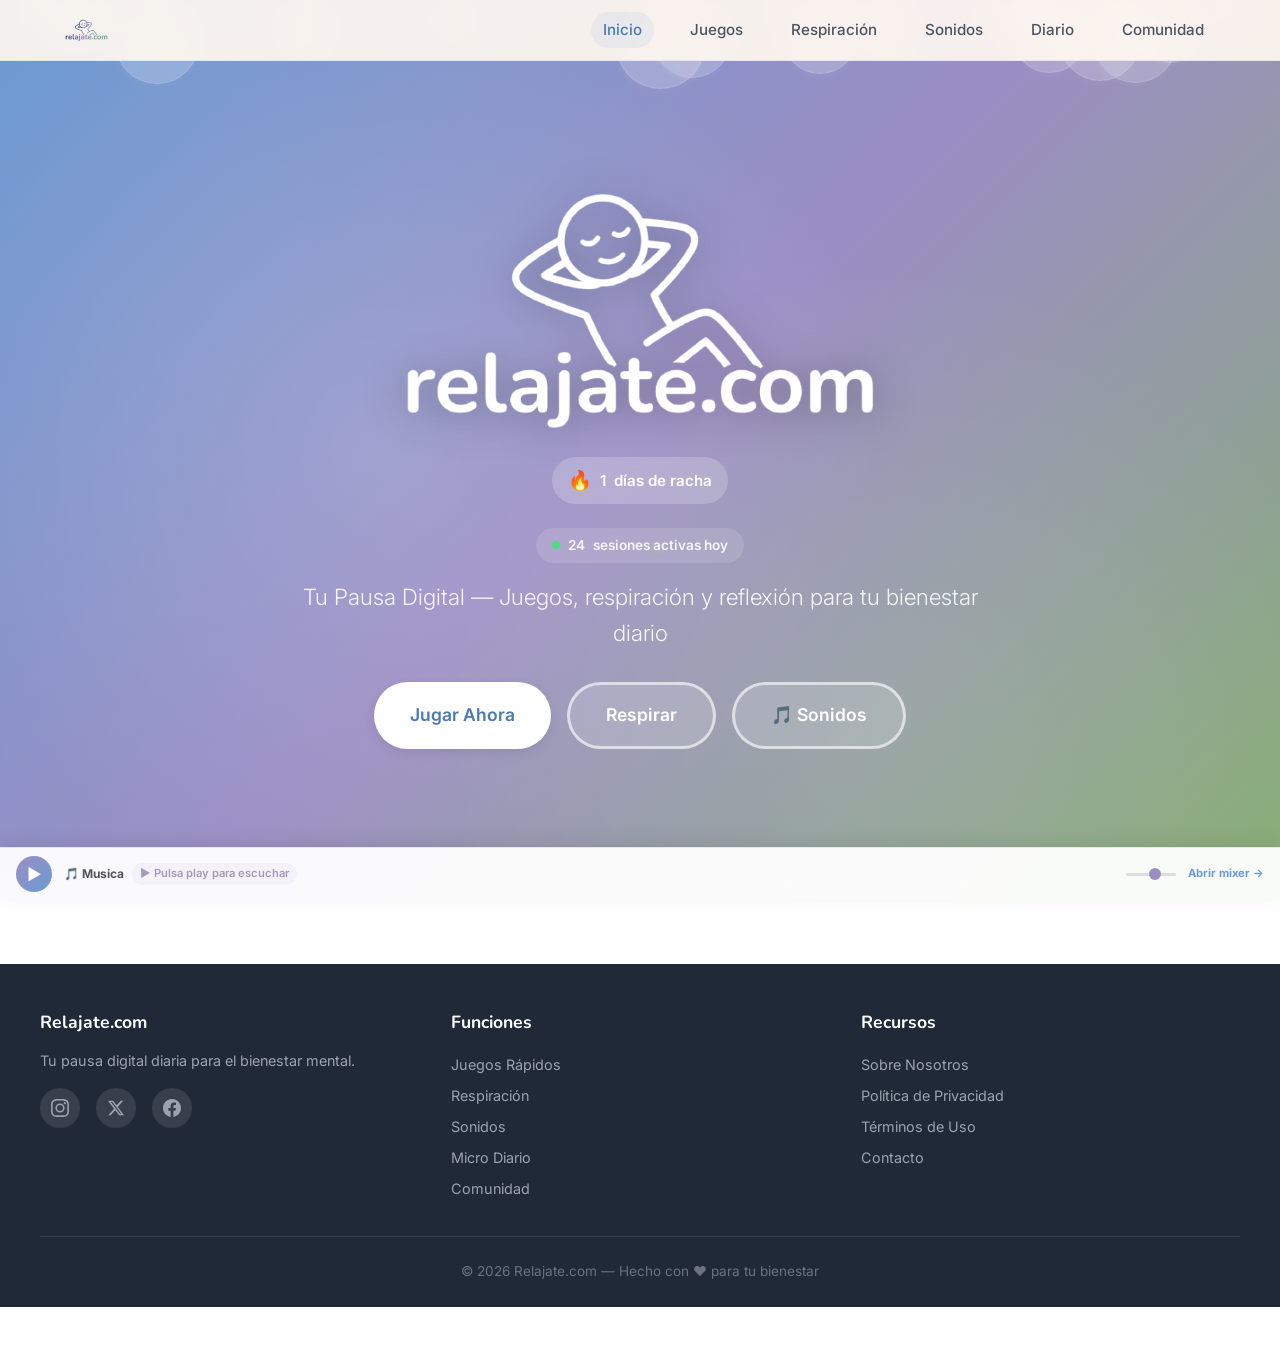
==== index.html @ a8f0dab9 "Shrink navbar logo to 22px, increase hero logo to 250px Co-Authored-By: Claude Opus 4.6 <noreply@ant" ====
<!DOCTYPE html>
<html lang="es">
<head>
  <meta charset="UTF-8">
  <meta name="viewport" content="width=device-width, initial-scale=1.0">
  <title>Relajate.com - Tu Pausa Digital | Juegos, Respiraci&oacute;n y Bienestar</title>
  <meta name="description" content="Relajate.com es tu espacio digital para relajarte con juegos interactivos, ejercicios de respiraci&oacute;n guiados y un micro diario personal. Tu pausa digital diaria.">
  <meta name="keywords" content="relajaci&oacute;n, bienestar, juegos relajantes, ejercicios de respiraci&oacute;n, diario personal, mindfulness, meditaci&oacute;n, salud mental">
  <meta name="author" content="Relajate.com">
  <meta name="theme-color" content="#6B9BD2">
  <meta property="og:title" content="Relajate.com - Tu Pausa Digital">
  <meta property="og:description" content="Juegos relajantes, ejercicios de respiraci&oacute;n y micro diario. Tu momento de calma diario.">
  <meta property="og:type" content="website">
  <meta property="og:url" content="https://relajate.com">
  <link rel="manifest" href="manifest.json">
  <link rel="stylesheet" href="styles.css?v=5">
</head>
<body>
  <!-- Navigation -->
  <nav class="navbar" id="navbar">
    <div class="navbar-inner">
      <a href="index.html" class="navbar-logo"><img src="images/logo.png" alt="Relajate.com" class="navbar-logo-img"></a>
      <button class="navbar-toggle" id="navToggle" aria-label="Men&uacute;">&#9776;</button>
      <div class="navbar-links" id="navLinks">
        <a href="index.html" class="active">Inicio</a>
        <a href="games.html">Juegos</a>
        <a href="breathing.html">Respiraci&oacute;n</a>
        <a href="sonidos.html">Sonidos</a>
        <a href="journal.html">Diario</a>
        <a href="community.html">Comunidad</a>
      </div>
    </div>
  </nav>

  <!-- Hero -->
  <section class="hero" id="inicio">
    <div class="floating-shapes" id="floatingShapes"></div>
    <div class="hero-content" style="display:flex;flex-direction:column;align-items:center;">
      <h1 style="display:inline-block;padding:0;margin:0;"><img src="images/logo.png" alt="Relajate.com" style="height:250px;width:auto;display:block;filter:brightness(0) invert(1) drop-shadow(0 4px 20px rgba(0,0,0,0.3));"></h1>
      <div class="streak-badge" id="streakBadge" style="margin:1.5rem 0;">
        <span class="fire">&#128293;</span>
        <span id="streakCount">0</span> d&iacute;as de racha
      </div>
      <div class="social-proof" style="display:inline-flex;align-items:center;gap:0.5rem;background:rgba(255,255,255,0.12);backdrop-filter:blur(8px);padding:0.4rem 1rem;border-radius:9999px;margin-bottom:1rem;font-size:0.85rem;color:rgba(255,255,255,0.9);font-weight:600;">
        <span style="width:8px;height:8px;background:#4ade80;border-radius:50%;display:inline-block;animation:pulse 2s ease infinite;"></span>
        <span id="liveUsers">0</span> sesiones activas hoy
      </div>
      <p class="subtitle">Tu Pausa Digital &mdash; Juegos, respiraci&oacute;n y reflexi&oacute;n para tu bienestar diario</p>
      <div class="cta-group">
        <a href="games.html" class="btn btn-primary btn-lg">Jugar Ahora</a>
        <a href="breathing.html" class="btn btn-secondary btn-lg">Respirar</a>
        <a href="sonidos.html" class="btn btn-secondary btn-lg">&#127925; Sonidos</a>
      </div>
    </div>
  </section>

  <!-- Footer -->
  <footer class="footer">
    <div class="footer-inner">
      <div>
        <h4>Relajate.com</h4>
        <p style="font-size:0.9rem;color:var(--gray-400);margin-bottom:1rem;">Tu pausa digital diaria para el bienestar mental.</p>
        <div class="social-links">
          <a href="#" aria-label="Instagram"><svg width="18" height="18" viewBox="0 0 24 24" fill="currentColor"><path d="M12 2.163c3.204 0 3.584.012 4.85.07 3.252.148 4.771 1.691 4.919 4.919.058 1.265.069 1.645.069 4.849 0 3.205-.012 3.584-.069 4.849-.149 3.225-1.664 4.771-4.919 4.919-1.266.058-1.644.07-4.85.07-3.204 0-3.584-.012-4.849-.07-3.26-.149-4.771-1.699-4.919-4.92-.058-1.265-.07-1.644-.07-4.849 0-3.204.013-3.583.07-4.849.149-3.227 1.664-4.771 4.919-4.919 1.266-.057 1.645-.069 4.849-.069zM12 0C8.741 0 8.333.014 7.053.072 2.695.272.273 2.69.073 7.052.014 8.333 0 8.741 0 12c0 3.259.014 3.668.072 4.948.2 4.358 2.618 6.78 6.98 6.98C8.333 23.986 8.741 24 12 24c3.259 0 3.668-.014 4.948-.072 4.354-.2 6.782-2.618 6.979-6.98.059-1.28.073-1.689.073-4.948 0-3.259-.014-3.667-.072-4.947-.196-4.354-2.617-6.78-6.979-6.98C15.668.014 15.259 0 12 0zm0 5.838a6.162 6.162 0 100 12.324 6.162 6.162 0 000-12.324zM12 16a4 4 0 110-8 4 4 0 010 8zm6.406-11.845a1.44 1.44 0 100 2.881 1.44 1.44 0 000-2.881z"/></svg></a>
          <a href="#" aria-label="X (Twitter)"><svg width="18" height="18" viewBox="0 0 24 24" fill="currentColor"><path d="M18.244 2.25h3.308l-7.227 8.26 8.502 11.24H16.17l-5.214-6.817L4.99 21.75H1.68l7.73-8.835L1.254 2.25H8.08l4.713 6.231zm-1.161 17.52h1.833L7.084 4.126H5.117z"/></svg></a>
          <a href="#" aria-label="Facebook"><svg width="18" height="18" viewBox="0 0 24 24" fill="currentColor"><path d="M24 12.073c0-6.627-5.373-12-12-12s-12 5.373-12 12c0 5.99 4.388 10.954 10.125 11.854v-8.385H7.078v-3.47h3.047V9.43c0-3.007 1.792-4.669 4.533-4.669 1.312 0 2.686.235 2.686.235v2.953H15.83c-1.491 0-1.956.925-1.956 1.874v2.25h3.328l-.532 3.47h-2.796v8.385C19.612 23.027 24 18.062 24 12.073z"/></svg></a>
        </div>
      </div>
      <div>
        <h4>Funciones</h4>
        <a href="games.html">Juegos R&aacute;pidos</a>
        <a href="breathing.html">Respiraci&oacute;n</a>
        <a href="sonidos.html">Sonidos</a>
        <a href="journal.html">Micro Diario</a>
        <a href="community.html">Comunidad</a>
      </div>
      <div>
        <h4>Recursos</h4>
        <a href="#">Sobre Nosotros</a>
        <a href="#">Pol&iacute;tica de Privacidad</a>
        <a href="#">T&eacute;rminos de Uso</a>
        <a href="#">Contacto</a>
      </div>
    </div>
    <div class="footer-bottom">
      &copy; 2026 Relajate.com &mdash; Hecho con &#10084;&#65039; para tu bienestar
    </div>
  </footer>

  <script>
    // --- Nav toggle ---
    document.getElementById('navToggle').addEventListener('click', () => {
      document.getElementById('navLinks').classList.toggle('open');
    });

    // Close nav on link click (mobile)
    document.querySelectorAll('.navbar-links a').forEach(link => {
      link.addEventListener('click', () => {
        document.getElementById('navLinks').classList.remove('open');
      });
    });

    // --- Floating spheres ---
    (function createShapes() {
      const container = document.getElementById('floatingShapes');
      for (let i = 0; i < 25; i++) {
        const span = document.createElement('span');
        const size = Math.random() * 80 + 15;
        span.style.width = size + 'px';
        span.style.height = size + 'px';
        span.style.left = Math.random() * 100 + '%';
        span.style.animationDuration = (Math.random() * 18 + 8) + 's';
        span.style.animationDelay = (Math.random() * 12) + 's';
        container.appendChild(span);
      }
    })();

    // --- Social proof counter ---
    (function socialProof() {
      const games = parseInt(localStorage.getItem('relajate_games_completed') || '0');
      const breath = parseInt(localStorage.getItem('relajate_breath_sessions') || '0');
      const journal = JSON.parse(localStorage.getItem('relajate_journal_entries') || '[]').length;
      const real = games + breath + journal;
      // Base estimate + real user data + time-of-day variation
      const hour = new Date().getHours();
      const timeBoost = (hour >= 8 && hour <= 22) ? 40 + Math.floor(Math.random() * 30) : 10 + Math.floor(Math.random() * 15);
      const total = Math.max(real + timeBoost, 24);
      document.getElementById('liveUsers').textContent = total.toLocaleString();
    })();

    // --- Streak logic ---
    function updateStreak() {
      const today = new Date().toISOString().split('T')[0];
      let streak = JSON.parse(localStorage.getItem('relajate_streak') || '{"count":0,"lastDate":""}');
      const lastDate = streak.lastDate;

      if (lastDate === today) {
        // Already visited today
      } else {
        const yesterday = new Date();
        yesterday.setDate(yesterday.getDate() - 1);
        const yesterdayStr = yesterday.toISOString().split('T')[0];

        if (lastDate === yesterdayStr) {
          streak.count++;
        } else {
          streak.count = 1;
        }
        streak.lastDate = today;
        localStorage.setItem('relajate_streak', JSON.stringify(streak));
      }

      document.getElementById('streakCount').textContent = streak.count;
      return streak.count;
    }
    updateStreak();

    // --- Register SW ---
    if ('serviceWorker' in navigator) {
      navigator.serviceWorker.register('sw.js').catch(() => {});
    }
  </script>
<script src="mini-player.js"></script>
</body>
</html>
---- styles.css ----
/* ============================================
   Relajate.com - Shared Stylesheet
   Calming, modern design system
   ============================================ */

/* Google Fonts */
@import url('https://fonts.googleapis.com/css2?family=Nunito:wght@400;600;700;800&family=Inter:wght@300;400;500;600&display=swap');

/* ---- CSS Custom Properties ---- */
:root {
  /* Primary palette */
  --blue: #6B9BD2;
  --blue-light: #A3C4E8;
  --blue-dark: #4A7BB5;
  --lavender: #9B8EC4;
  --lavender-light: #C4B8E0;
  --lavender-dark: #7A6DA6;
  --sage: #87AE73;
  --sage-light: #A8C89A;
  --sage-dark: #6A9458;
  --cream: #FFF8F0;
  --cream-dark: #F5EDE0;

  /* Neutrals */
  --white: #FFFFFF;
  --gray-50: #F9FAFB;
  --gray-100: #F3F4F6;
  --gray-200: #E5E7EB;
  --gray-300: #D1D5DB;
  --gray-400: #9CA3AF;
  --gray-500: #6B7280;
  --gray-600: #4B5563;
  --gray-700: #374151;
  --gray-800: #1F2937;
  --gray-900: #111827;

  /* Semantic */
  --bg-primary: var(--cream);
  --bg-secondary: var(--white);
  --bg-card: var(--white);
  --text-primary: var(--gray-800);
  --text-secondary: var(--gray-600);
  --text-muted: var(--gray-400);
  --border-color: var(--gray-200);
  --shadow-sm: 0 1px 2px rgba(0,0,0,0.05);
  --shadow-md: 0 4px 12px rgba(0,0,0,0.08);
  --shadow-lg: 0 10px 30px rgba(0,0,0,0.1);
  --shadow-xl: 0 20px 50px rgba(0,0,0,0.12);

  /* Gradients */
  --gradient-hero: linear-gradient(135deg, #6B9BD2 0%, #9B8EC4 50%, #87AE73 100%);
  --gradient-blue: linear-gradient(135deg, #6B9BD2, #A3C4E8);
  --gradient-lavender: linear-gradient(135deg, #9B8EC4, #C4B8E0);
  --gradient-sage: linear-gradient(135deg, #87AE73, #A8C89A);
  --gradient-warm: linear-gradient(135deg, #FFF8F0, #F5EDE0);

  /* Typography */
  --font-heading: 'Nunito', sans-serif;
  --font-body: 'Inter', sans-serif;

  /* Spacing */
  --space-xs: 0.25rem;
  --space-sm: 0.5rem;
  --space-md: 1rem;
  --space-lg: 1.5rem;
  --space-xl: 2rem;
  --space-2xl: 3rem;
  --space-3xl: 4rem;

  /* Border radius */
  --radius-sm: 8px;
  --radius-md: 12px;
  --radius-lg: 16px;
  --radius-xl: 24px;
  --radius-full: 9999px;

  /* Transitions */
  --transition-fast: 150ms ease;
  --transition-base: 250ms ease;
  --transition-slow: 400ms ease;
  --transition-spring: 500ms cubic-bezier(0.34, 1.56, 0.64, 1);
}

/* ---- Dark Mode ---- */
@media (prefers-color-scheme: dark) {
  :root {
    --bg-primary: #1a1a2e;
    --bg-secondary: #16213e;
    --bg-card: #1e2a4a;
    --text-primary: #E5E7EB;
    --text-secondary: #9CA3AF;
    --text-muted: #6B7280;
    --border-color: #374151;
    --shadow-sm: 0 1px 2px rgba(0,0,0,0.2);
    --shadow-md: 0 4px 12px rgba(0,0,0,0.3);
    --shadow-lg: 0 10px 30px rgba(0,0,0,0.4);
    --shadow-xl: 0 20px 50px rgba(0,0,0,0.5);
    --cream: #1a1a2e;
    --cream-dark: #16213e;
    --white: #1e2a4a;
    --gray-50: #1e2a4a;
    --gray-100: #243355;
  }

  body {
    background: linear-gradient(135deg, #1a1a2e 0%, #16213e 50%, #0f3460 100%);
  }
}

/* ---- Reset & Base ---- */
*, *::before, *::after {
  margin: 0;
  padding: 0;
  box-sizing: border-box;
}

html {
  scroll-behavior: smooth;
  font-size: 16px;
}

body {
  font-family: var(--font-body);
  background: linear-gradient(135deg, #6B9BD2 0%, #9B8EC4 50%, #87AE73 100%);
  background-attachment: fixed;
  color: var(--text-primary);
  line-height: 1.6;
  -webkit-font-smoothing: antialiased;
  -moz-osx-font-smoothing: grayscale;
  overflow-x: hidden;
  min-height: 100vh;
}

/* Global floating bubbles */
#globalBubbles {
  position: fixed;
  top: 0; left: 0; right: 0; bottom: 0;
  pointer-events: none;
  overflow: hidden;
  z-index: 0;
}

#globalBubbles span {
  position: absolute;
  display: block;
  border-radius: 50%;
  background: rgba(255,255,255,0.4);
  border: 1.5px solid rgba(255,255,255,0.3);
  box-shadow: 0 0 10px rgba(255,255,255,0.15);
  backdrop-filter: blur(2px);
  opacity: 0.5;
  animation: floatUp linear infinite;
}

/* All content above bubbles */
.navbar, .hero, .section, .page-header, .game-tabs, .game-container,
.exercise-selector, .exercise-panel, .mixer-container, .presets-section,
.master-controls, .active-count, .visualizer, .footer, .music-player,
.journal-page, .community-page, .community-hero,
#confettiContainer, .toast, #miniPlayerBar {
  position: relative;
  z-index: 1;
}

h1, h2, h3, h4, h5, h6 {
  font-family: var(--font-heading);
  font-weight: 700;
  line-height: 1.2;
}

a {
  color: var(--blue-dark);
  text-decoration: none;
  transition: color var(--transition-fast);
}
a:hover { color: var(--lavender-dark); }

img { max-width: 100%; height: auto; display: block; }
ul { list-style: none; }
button { cursor: pointer; font-family: var(--font-body); }
input, textarea, select { font-family: var(--font-body); }

/* ---- Navigation ---- */
.navbar {
  position: fixed;
  top: 0;
  left: 0;
  right: 0;
  z-index: 1000;
  background: rgba(255, 248, 240, 0.92);
  backdrop-filter: blur(12px);
  -webkit-backdrop-filter: blur(12px);
  border-bottom: 1px solid var(--border-color);
  transition: all var(--transition-base);
}

@media (prefers-color-scheme: dark) {
  .navbar {
    background: rgba(26, 26, 46, 0.92);
  }
}

.navbar-inner {
  max-width: 1200px;
  margin: 0 auto;
  padding: 0.75rem 1.5rem;
  display: flex;
  align-items: center;
  justify-content: space-between;
}

.navbar-logo {
  display: flex;
  align-items: center;
  text-decoration: none;
}

.navbar-logo-img {
  height: 22px;
  width: auto;
  transition: var(--transition-fast);
}

.navbar-logo-img:hover {
  transform: scale(1.05);
}

.navbar-links {
  display: flex;
  gap: 1.5rem;
  align-items: center;
}

.navbar-links a {
  color: var(--text-secondary);
  font-weight: 500;
  font-size: 0.95rem;
  padding: 0.35rem 0.75rem;
  border-radius: var(--radius-full);
  transition: all var(--transition-fast);
}

.navbar-links a:hover,
.navbar-links a.active {
  color: var(--blue-dark);
  background: rgba(107, 155, 210, 0.1);
}

.navbar-toggle {
  display: none;
  background: none;
  border: none;
  font-size: 1.5rem;
  color: var(--text-primary);
  padding: 0.25rem;
}

@media (max-width: 768px) {
  .navbar-toggle { display: block; }
  .navbar-links {
    display: none;
    position: absolute;
    top: 100%;
    left: 0;
    right: 0;
    background: var(--bg-secondary);
    flex-direction: column;
    padding: 1rem;
    border-bottom: 1px solid var(--border-color);
    box-shadow: var(--shadow-md);
  }
  .navbar-links.open { display: flex; }
}

/* ---- Hero Section ---- */
.hero {
  min-height: 100vh;
  display: flex;
  align-items: center;
  justify-content: center;
  text-align: center;
  background: var(--gradient-hero);
  padding: 6rem 1.5rem 4rem;
  position: relative;
  overflow: hidden;
}

.hero::before {
  content: '';
  position: absolute;
  top: 0; left: 0; right: 0; bottom: 0;
  background: radial-gradient(circle at 30% 50%, rgba(255,255,255,0.15) 0%, transparent 50%),
              radial-gradient(circle at 70% 80%, rgba(255,255,255,0.1) 0%, transparent 40%);
}

.hero-content {
  position: relative;
  z-index: 1;
  max-width: 700px;
}

.hero h1 {
  font-size: clamp(2.5rem, 6vw, 4rem);
  color: var(--white);
  margin-bottom: 0.5rem;
  animation: fadeInUp 0.8s ease 0s both;
}

.hero .streak-badge {
  animation: fadeInUp 0.7s ease 0.15s both;
}

.hero .social-proof {
  animation: fadeInUp 0.7s ease 0.25s both;
}

.hero .subtitle {
  font-size: clamp(1.1rem, 2.5vw, 1.4rem);
  color: rgba(255,255,255,0.9);
  margin-bottom: 2rem;
  font-weight: 300;
  animation: fadeInUp 0.7s ease 0.35s both;
}

.hero .cta-group {
  display: flex;
  gap: 1rem;
  justify-content: center;
  flex-wrap: wrap;
  animation: fadeInUp 0.7s ease 0.5s both;
}

/* Floating spheres */
.floating-shapes {
  position: absolute;
  top: 0; left: 0; right: 0; bottom: 0;
  pointer-events: none;
  overflow: hidden;
}

.floating-shapes span {
  position: absolute;
  display: block;
  border-radius: 50%;
  background: rgba(255,255,255,0.4);
  border: 1.5px solid rgba(255,255,255,0.3);
  box-shadow: 0 0 10px rgba(255,255,255,0.15);
  backdrop-filter: blur(2px);
  opacity: 0.5;
  animation: floatUp linear infinite;
}

@keyframes floatUp {
  0% { transform: translateY(100vh) rotate(0deg); opacity: 0; }
  10% { opacity: 0.5; }
  90% { opacity: 0.45; }
  100% { transform: translateY(-10vh) rotate(720deg); opacity: 0; }
}

/* ---- Sections ---- */
.section {
  padding: 5rem 1.5rem;
  max-width: 1200px;
  margin: 0 auto;
}

.section-title {
  text-align: center;
  font-size: clamp(1.8rem, 4vw, 2.5rem);
  margin-bottom: 0.75rem;
  color: var(--text-primary);
}

.section-subtitle {
  text-align: center;
  color: var(--text-secondary);
  font-size: 1.1rem;
  max-width: 600px;
  margin: 0 auto 3rem;
}

/* ---- Cards ---- */
.card-grid {
  display: grid;
  grid-template-columns: repeat(auto-fit, minmax(300px, 1fr));
  gap: 1.5rem;
}

.card {
  background: var(--bg-card);
  border-radius: var(--radius-lg);
  padding: 2rem;
  border: 1px solid var(--border-color);
  box-shadow: var(--shadow-sm);
  transition: all var(--transition-base);
  position: relative;
  overflow: hidden;
}

.card:hover {
  transform: translateY(-4px);
  box-shadow: var(--shadow-lg);
}

.card-icon {
  width: 60px;
  height: 60px;
  border-radius: var(--radius-md);
  display: flex;
  align-items: center;
  justify-content: center;
  font-size: 1.8rem;
  margin-bottom: 1.25rem;
}

.card-icon.blue { background: rgba(107,155,210,0.15); }
.card-icon.lavender { background: rgba(155,142,196,0.15); }
.card-icon.sage { background: rgba(135,174,115,0.15); }

.card h3 {
  font-size: 1.3rem;
  margin-bottom: 0.5rem;
}

.card p {
  color: var(--text-secondary);
  font-size: 0.95rem;
  margin-bottom: 1.25rem;
}

.card-link {
  display: inline-flex;
  align-items: center;
  gap: 0.5rem;
  color: var(--blue-dark);
  font-weight: 600;
  font-size: 0.95rem;
  transition: gap var(--transition-fast);
}

.card-link:hover { gap: 0.75rem; }

/* ---- Buttons ---- */
.btn {
  display: inline-flex;
  align-items: center;
  justify-content: center;
  gap: 0.5rem;
  padding: 0.75rem 1.75rem;
  border-radius: var(--radius-full);
  font-weight: 600;
  font-size: 1rem;
  border: none;
  transition: all var(--transition-base);
  text-decoration: none;
}

.btn-primary {
  background: var(--white);
  color: var(--blue-dark);
  box-shadow: var(--shadow-md);
}
.btn-primary:hover {
  transform: translateY(-2px);
  box-shadow: var(--shadow-lg);
  color: var(--blue-dark);
}

.btn-secondary {
  background: rgba(255,255,255,0.15);
  color: var(--white);
  border: 3px solid rgba(255,255,255,0.6);
  backdrop-filter: blur(8px);
}
.btn-secondary:hover {
  background: rgba(255,255,255,0.35);
  border-color: rgba(255,255,255,0.9);
  color: var(--white);
  transform: translateY(-2px);
  box-shadow: 0 6px 20px rgba(255,255,255,0.2);
}

.btn-solid {
  background: var(--blue);
  color: white;
}
.btn-solid:hover {
  background: var(--blue-dark);
  color: white;
  transform: translateY(-2px);
  box-shadow: var(--shadow-md);
}

.btn-outline {
  background: transparent;
  color: var(--blue-dark);
  border: 2px solid var(--blue);
}
.btn-outline:hover {
  background: var(--blue);
  color: white;
}

.btn-sm {
  padding: 0.5rem 1.25rem;
  font-size: 0.875rem;
}

.btn-lg {
  padding: 1rem 2.25rem;
  font-size: 1.1rem;
}

/* ---- Streak Counter ---- */
.streak-badge {
  display: inline-flex;
  align-items: center;
  gap: 0.5rem;
  background: rgba(255,255,255,0.2);
  padding: 0.5rem 1rem;
  border-radius: var(--radius-full);
  color: white;
  font-weight: 600;
  font-size: 0.95rem;
  backdrop-filter: blur(8px);
}

.streak-badge .fire { font-size: 1.2rem; }

/* ---- Page Header (inner pages) ---- */
.page-header {
  background: var(--gradient-hero);
  padding: 7rem 1.5rem 3rem;
  text-align: center;
  position: relative;
  overflow: hidden;
}

.page-header h1 {
  color: white;
  font-size: clamp(2rem, 5vw, 3rem);
  margin-bottom: 0.5rem;
}

.page-header p {
  color: rgba(255,255,255,0.85);
  font-size: 1.1rem;
  max-width: 600px;
  margin: 0 auto;
}

/* ---- Footer ---- */
.footer {
  background: var(--gray-800);
  color: var(--gray-300);
  padding: 3rem 1.5rem 1.5rem;
  margin-top: 4rem;
}

@media (prefers-color-scheme: dark) {
  .footer { background: #0d1117; }
}

.footer-inner {
  max-width: 1200px;
  margin: 0 auto;
  display: grid;
  grid-template-columns: repeat(auto-fit, minmax(200px, 1fr));
  gap: 2rem;
}

.footer h4 {
  color: var(--white);
  margin-bottom: 1rem;
  font-size: 1.1rem;
}

.footer a {
  color: var(--gray-400);
  display: block;
  padding: 0.25rem 0;
  font-size: 0.9rem;
}
.footer a:hover { color: var(--blue-light); }

.footer-bottom {
  max-width: 1200px;
  margin: 2rem auto 0;
  padding-top: 1.5rem;
  border-top: 1px solid var(--gray-700);
  text-align: center;
  font-size: 0.85rem;
  color: var(--gray-500);
}

.social-links {
  display: flex;
  gap: 1rem;
}

.social-links a {
  width: 40px;
  height: 40px;
  border-radius: 50%;
  background: rgba(255,255,255,0.1);
  display: flex;
  align-items: center;
  justify-content: center;
  font-size: 1.1rem;
  transition: all var(--transition-fast);
}
.social-links a:hover {
  background: var(--blue);
  transform: translateY(-2px);
}

/* ---- Animations ---- */
@keyframes fadeInUp {
  from { opacity: 0; transform: translateY(20px); }
  to { opacity: 1; transform: translateY(0); }
}

@keyframes pulse {
  0%, 100% { opacity: 1; transform: scale(1); }
  50% { opacity: 0.5; transform: scale(1.3); }
}

@keyframes fadeIn {
  from { opacity: 0; }
  to { opacity: 1; }
}

@keyframes slideInLeft {
  from { opacity: 0; transform: translateX(-30px); }
  to { opacity: 1; transform: translateX(0); }
}

@keyframes pulse {
  0%, 100% { transform: scale(1); }
  50% { transform: scale(1.05); }
}

@keyframes breathe {
  0%, 100% { transform: scale(1); opacity: 0.8; }
  50% { transform: scale(1.15); opacity: 1; }
}

@keyframes spin {
  to { transform: rotate(360deg); }
}

.animate-on-scroll {
  opacity: 0;
  transform: translateY(20px);
  transition: all 0.6s ease;
}

.animate-on-scroll.visible {
  opacity: 1;
  transform: translateY(0);
}

/* ---- Utility ---- */
.container {
  max-width: 1200px;
  margin: 0 auto;
  padding: 0 1.5rem;
}

.text-center { text-align: center; }
.mt-1 { margin-top: 0.5rem; }
.mt-2 { margin-top: 1rem; }
.mt-3 { margin-top: 1.5rem; }
.mt-4 { margin-top: 2rem; }
.mb-2 { margin-bottom: 1rem; }
.mb-3 { margin-bottom: 1.5rem; }

/* ---- Game-specific styles ---- */
.game-container {
  max-width: 600px;
  margin: 2rem auto;
  padding: 0 1rem;
}

.game-board {
  background: var(--bg-card);
  border-radius: var(--radius-lg);
  padding: 1.5rem;
  border: 1px solid var(--border-color);
  box-shadow: var(--shadow-md);
}

.game-header {
  display: flex;
  justify-content: space-between;
  align-items: center;
  margin-bottom: 1.5rem;
}

.game-score {
  font-size: 1.1rem;
  font-weight: 600;
  color: var(--blue-dark);
}

.game-tabs {
  display: flex;
  gap: 0.5rem;
  justify-content: center;
  flex-wrap: wrap;
  margin: 2rem auto;
  max-width: 600px;
  padding: 0 1rem;
}

.game-tab {
  padding: 0.75rem 1.5rem;
  border-radius: var(--radius-full);
  border: 2px solid var(--border-color);
  background: var(--bg-card);
  font-weight: 600;
  color: var(--text-secondary);
  transition: all var(--transition-fast);
}

.game-tab:hover {
  border-color: var(--blue);
  color: var(--blue-dark);
  background: rgba(107,155,210,0.08);
}
.game-tab.active {
  background: var(--blue);
  color: white;
  border-color: var(--blue-dark);
  box-shadow: 0 4px 12px rgba(107,155,210,0.4);
}

/* ---- Breathing-specific ---- */
.breathing-container {
  display: flex;
  flex-direction: column;
  align-items: center;
  justify-content: center;
  min-height: 400px;
  padding: 2rem;
}

.breath-circle {
  width: 200px;
  height: 200px;
  border-radius: 50%;
  display: flex;
  align-items: center;
  justify-content: center;
  font-size: 1.2rem;
  font-weight: 600;
  color: white;
  transition: all 0.3s ease;
  position: relative;
}

.breath-circle::before {
  content: '';
  position: absolute;
  inset: -10px;
  border-radius: 50%;
  border: 2px solid rgba(255,255,255,0.3);
}

/* ---- Journal-specific ---- */
.journal-entry {
  background: var(--bg-card);
  border-radius: var(--radius-md);
  padding: 1.25rem;
  border: 1px solid var(--border-color);
  margin-bottom: 1rem;
  transition: all var(--transition-fast);
}

.journal-entry:hover {
  box-shadow: var(--shadow-md);
}

.journal-entry .date {
  font-size: 0.8rem;
  color: var(--text-muted);
  margin-bottom: 0.35rem;
}

.journal-entry .mood {
  font-size: 1.5rem;
  margin-bottom: 0.5rem;
}

.journal-entry .text {
  color: var(--text-secondary);
  font-size: 0.95rem;
}

.mood-selector {
  display: flex;
  gap: 0.75rem;
  justify-content: center;
  margin: 1rem 0;
}

.mood-btn {
  font-size: 2rem;
  background: none;
  border: 3px solid transparent;
  border-radius: 50%;
  width: 56px;
  height: 56px;
  display: flex;
  align-items: center;
  justify-content: center;
  transition: all var(--transition-fast);
  cursor: pointer;
}

.mood-btn:hover {
  transform: scale(1.15);
  border-color: var(--blue-light);
}

.mood-btn.selected {
  border-color: var(--blue);
  background: rgba(107,155,210,0.1);
  transform: scale(1.1);
}

/* Calendar */
.calendar-grid {
  display: grid;
  grid-template-columns: repeat(7, 1fr);
  gap: 4px;
  margin-top: 1rem;
}

.calendar-day {
  aspect-ratio: 1;
  display: flex;
  align-items: center;
  justify-content: center;
  border-radius: var(--radius-sm);
  font-size: 0.85rem;
  font-weight: 500;
  cursor: pointer;
  transition: all var(--transition-fast);
  background: var(--gray-50);
  color: var(--text-secondary);
}

.calendar-day.has-entry {
  background: var(--blue);
  color: white;
}

.calendar-day.today {
  border: 2px solid var(--lavender);
}

.calendar-day.empty {
  background: transparent;
  cursor: default;
}

.calendar-header-row {
  display: grid;
  grid-template-columns: repeat(7, 1fr);
  gap: 4px;
  margin-bottom: 4px;
}

.calendar-header-row span {
  text-align: center;
  font-size: 0.75rem;
  font-weight: 600;
  color: var(--text-muted);
  text-transform: uppercase;
}

/* ---- Confetti ---- */
.confetti-container {
  position: fixed;
  top: 0;
  left: 0;
  width: 100%;
  height: 100%;
  pointer-events: none;
  z-index: 9999;
  overflow: hidden;
}

.confetti-piece {
  position: absolute;
  width: 10px;
  height: 10px;
  top: -10px;
  animation: confettiFall linear forwards;
}

@keyframes confettiFall {
  0% { transform: translateY(0) rotate(0deg); opacity: 1; }
  100% { transform: translateY(100vh) rotate(720deg); opacity: 0; }
}

/* ---- Modal/Overlay ---- */
.modal-overlay {
  position: fixed;
  inset: 0;
  background: rgba(0,0,0,0.5);
  display: flex;
  align-items: center;
  justify-content: center;
  z-index: 2000;
  animation: fadeIn 0.2s ease;
  padding: 1rem;
}

.modal {
  background: var(--bg-card);
  border-radius: var(--radius-lg);
  padding: 2rem;
  max-width: 480px;
  width: 100%;
  box-shadow: var(--shadow-xl);
  animation: fadeInUp 0.3s ease;
}

.modal h3 {
  margin-bottom: 1rem;
}

/* ---- Toast Notification ---- */
.toast {
  position: fixed;
  bottom: 2rem;
  left: 50%;
  transform: translateX(-50%) translateY(100px);
  background: var(--gray-800);
  color: white;
  padding: 0.75rem 1.5rem;
  border-radius: var(--radius-full);
  font-weight: 500;
  box-shadow: var(--shadow-lg);
  z-index: 3000;
  transition: transform var(--transition-base);
  white-space: nowrap;
}

.toast.show {
  transform: translateX(-50%) translateY(0);
}

/* ---- Responsive ---- */
@media (max-width: 640px) {
  .section { padding: 3rem 1rem; }
  .card-grid { grid-template-columns: 1fr; }
  .footer-inner { grid-template-columns: 1fr 1fr; }
}

@media (min-width: 641px) and (max-width: 1024px) {
  .card-grid { grid-template-columns: repeat(2, 1fr); }
}

/* ---- Tabs (general) ---- */
.tabs {
  display: flex;
  gap: 0.5rem;
  flex-wrap: wrap;
  margin-bottom: 2rem;
}

.tab-btn {
  padding: 0.6rem 1.25rem;
  border-radius: var(--radius-full);
  border: 2px solid var(--border-color);
  background: var(--bg-card);
  font-weight: 600;
  font-size: 0.9rem;
  color: var(--text-secondary);
  transition: all var(--transition-fast);
}

.tab-btn:hover, .tab-btn.active {
  border-color: var(--blue);
  color: var(--blue-dark);
  background: rgba(107,155,210,0.08);
}

.tab-content { display: none; }
.tab-content.active { display: block; animation: fadeIn 0.3s ease; }

/* ---- Textarea ---- */
textarea.journal-input {
  width: 100%;
  min-height: 100px;
  padding: 1rem;
  border: 2px solid var(--border-color);
  border-radius: var(--radius-md);
  font-size: 1rem;
  font-family: var(--font-body);
  resize: vertical;
  transition: border-color var(--transition-fast);
  background: var(--bg-primary);
  color: var(--text-primary);
}

textarea.journal-input:focus {
  outline: none;
  border-color: var(--blue);
}

/* Input field */
.input-field {
  width: 100%;
  padding: 0.75rem 1rem;
  border: 2px solid var(--border-color);
  border-radius: var(--radius-md);
  font-size: 1rem;
  transition: border-color var(--transition-fast);
  background: var(--bg-primary);
  color: var(--text-primary);
}

.input-field:focus {
  outline: none;
  border-color: var(--blue);
}

/* Char counter */
.char-counter {
  text-align: right;
  font-size: 0.8rem;
  color: var(--text-muted);
  margin-top: 0.25rem;
}

.char-counter.warning { color: #e67e22; }
.char-counter.danger { color: #e74c3c; }

/* ---- Community Page ---- */
.leaderboard-item {
  display: flex;
  align-items: center;
  gap: 1rem;
  padding: 1rem;
  border-bottom: 1px solid var(--border-color);
}

.leaderboard-item:last-child { border-bottom: none; }

.leaderboard-rank {
  width: 36px;
  height: 36px;
  border-radius: 50%;
  background: var(--gray-100);
  display: flex;
  align-items: center;
  justify-content: center;
  font-weight: 700;
  font-size: 0.9rem;
  flex-shrink: 0;
}

.leaderboard-rank.gold { background: #ffd700; color: #7c6200; }
.leaderboard-rank.silver { background: #c0c0c0; color: #555; }
.leaderboard-rank.bronze { background: #cd7f32; color: #fff; }

.challenge-card {
  background: var(--bg-card);
  border-radius: var(--radius-md);
  padding: 1.5rem;
  border: 1px solid var(--border-color);
  margin-bottom: 1rem;
  display: flex;
  align-items: center;
  gap: 1rem;
}

.challenge-icon {
  font-size: 2rem;
  flex-shrink: 0;
}

/* ---- Share Button Result ---- */
.share-result {
  background: var(--bg-card);
  border-radius: var(--radius-md);
  padding: 1rem;
  border: 1px solid var(--border-color);
  font-family: monospace;
  font-size: 0.85rem;
  white-space: pre-wrap;
  margin-top: 1rem;
}
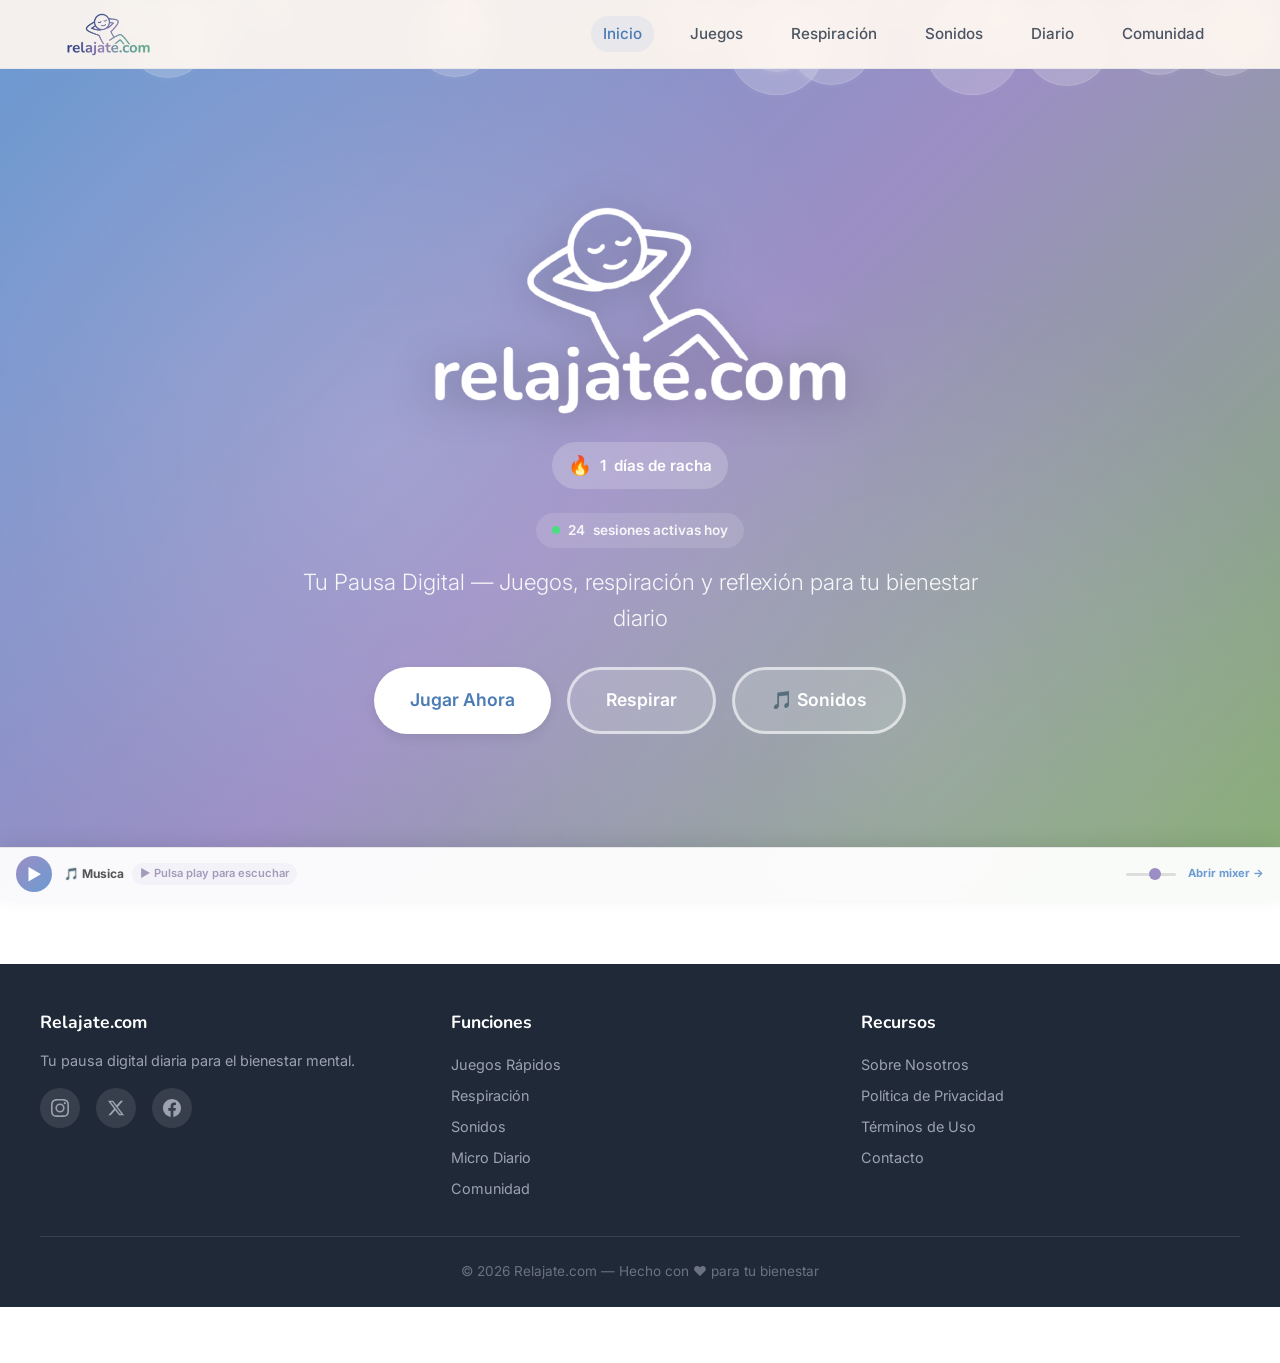
==== commit 9c6e02f9: "Adjust navbar logo to 44px and hero logo to 220px Co-Authored-By: Claude Opus 4.6 <noreply@anthropic" ====
--- a/index.html
+++ b/index.html
@@ -36,7 +36,7 @@
   <section class="hero" id="inicio">
     <div class="floating-shapes" id="floatingShapes"></div>
     <div class="hero-content" style="display:flex;flex-direction:column;align-items:center;">
-      <h1 style="display:inline-block;padding:0;margin:0;"><img src="images/logo.png" alt="Relajate.com" style="height:250px;width:auto;display:block;filter:brightness(0) invert(1) drop-shadow(0 4px 20px rgba(0,0,0,0.3));"></h1>
+      <h1 style="display:inline-block;padding:0;margin:0;"><img src="images/logo.png" alt="Relajate.com" style="height:220px;width:auto;display:block;filter:brightness(0) invert(1) drop-shadow(0 4px 20px rgba(0,0,0,0.3));"></h1>
       <div class="streak-badge" id="streakBadge" style="margin:1.5rem 0;">
         <span class="fire">&#128293;</span>
         <span id="streakCount">0</span> d&iacute;as de racha
--- a/styles.css
+++ b/styles.css
@@ -216,7 +216,7 @@
 }
 
 .navbar-logo-img {
-  height: 22px;
+  height: 44px;
   width: auto;
   transition: var(--transition-fast);
 }
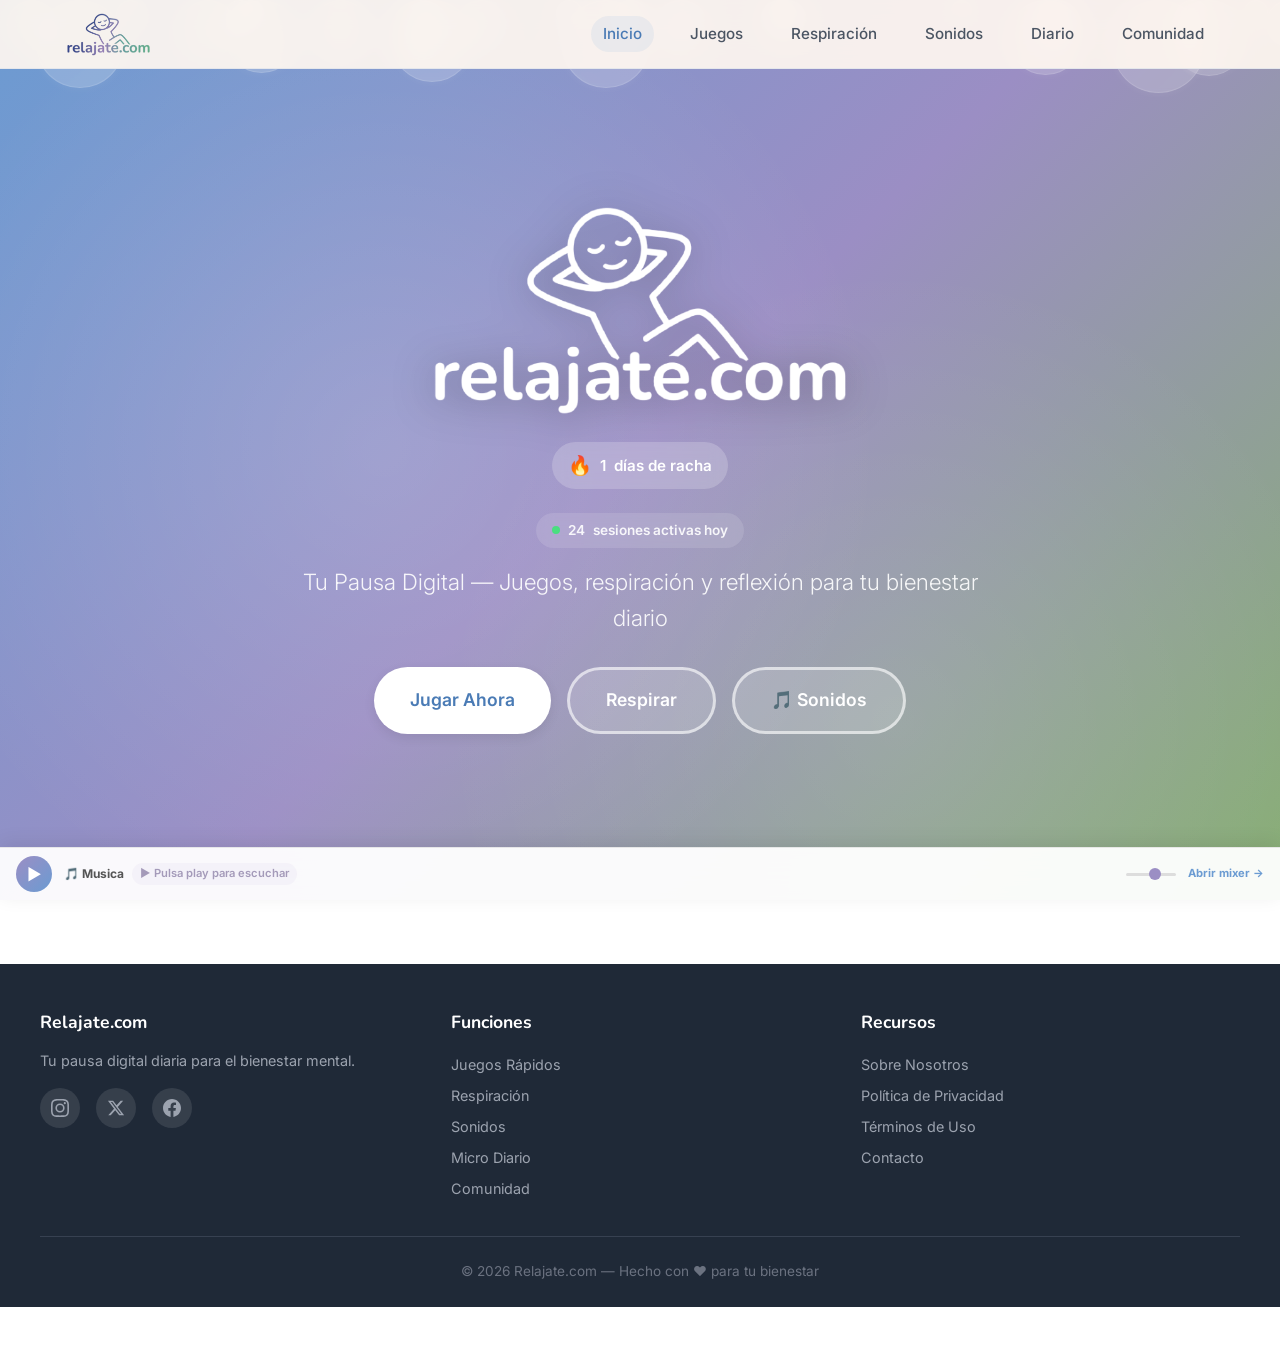
==== commit ca7ac27a: "Bump CSS version to v=6 to bust browser cache Co-Authored-By: Claude Opus 4.6 <noreply@anthropic.com" ====
--- a/index.html
+++ b/index.html
@@ -13,7 +13,7 @@
   <meta property="og:type" content="website">
   <meta property="og:url" content="https://relajate.com">
   <link rel="manifest" href="manifest.json">
-  <link rel="stylesheet" href="styles.css?v=5">
+  <link rel="stylesheet" href="styles.css?v=6">
 </head>
 <body>
   <!-- Navigation -->
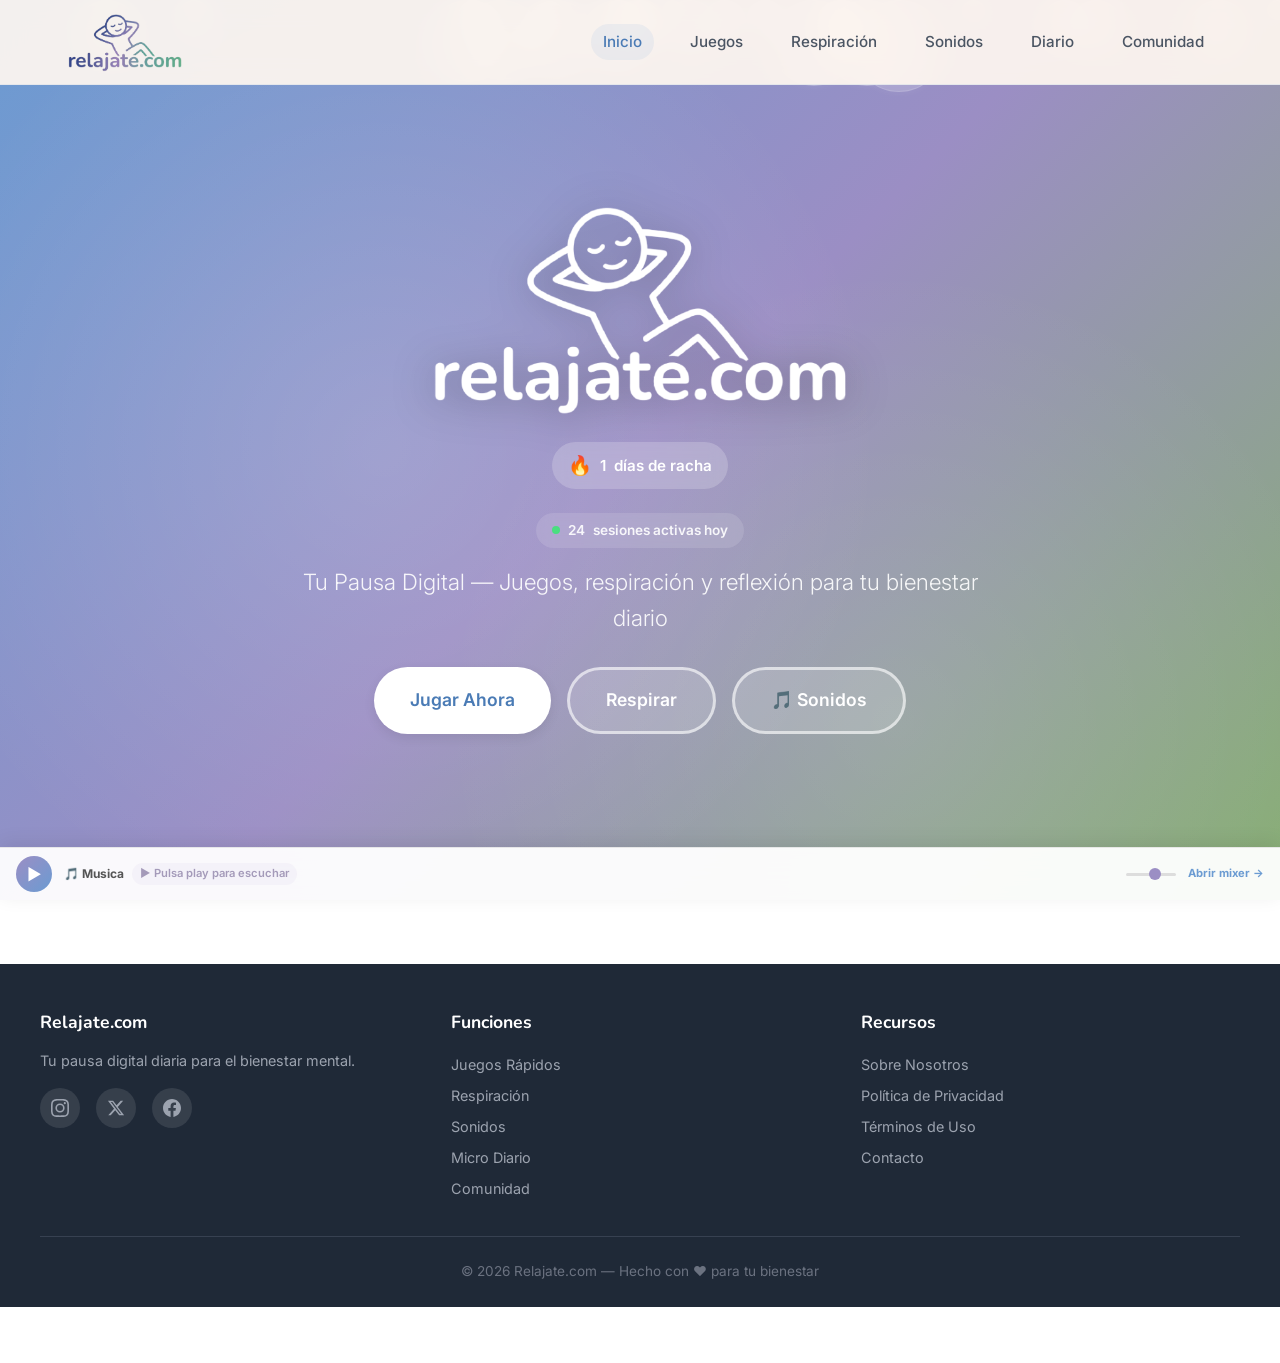
==== commit 760bb27b: "Bump CSS version to v=7 to bust browser cache Co-Authored-By: Claude Opus 4.6 <noreply@anthropic.com" ====
--- a/index.html
+++ b/index.html
@@ -13,7 +13,7 @@
   <meta property="og:type" content="website">
   <meta property="og:url" content="https://relajate.com">
   <link rel="manifest" href="manifest.json">
-  <link rel="stylesheet" href="styles.css?v=6">
+  <link rel="stylesheet" href="styles.css?v=7">
 </head>
 <body>
   <!-- Navigation -->
--- a/styles.css
+++ b/styles.css
@@ -216,7 +216,7 @@
 }
 
 .navbar-logo-img {
-  height: 44px;
+  height: 60px;
   width: auto;
   transition: var(--transition-fast);
 }
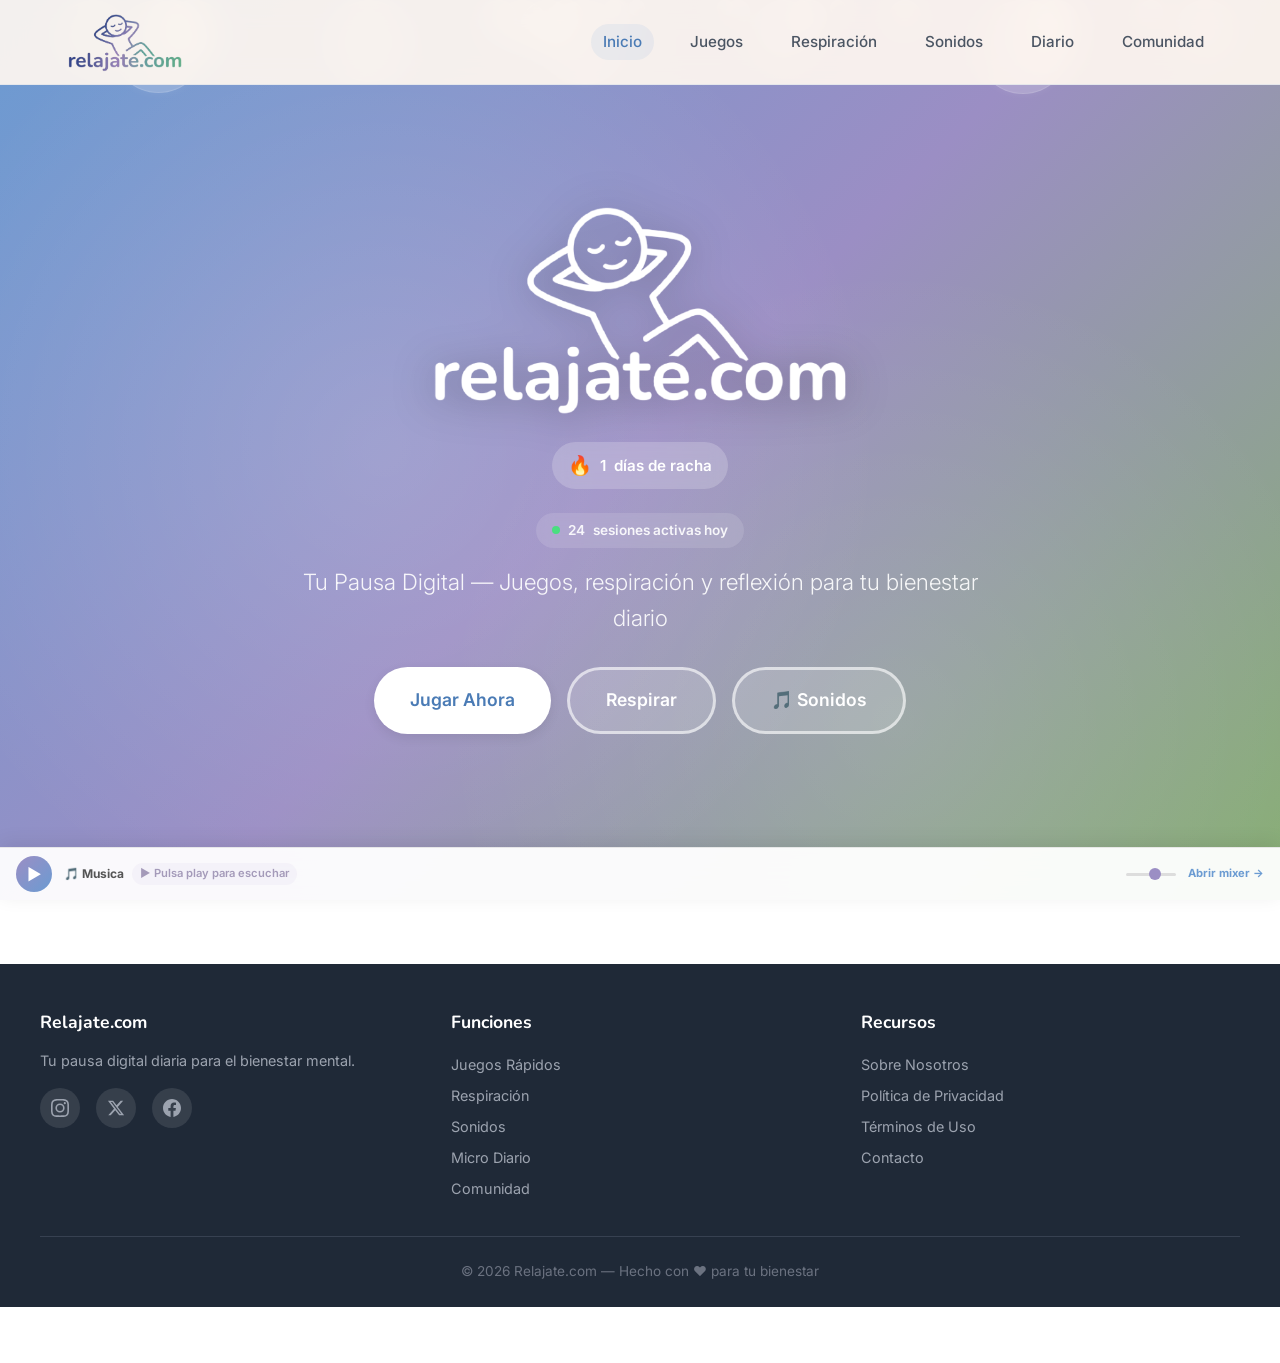
==== commit 005613fa: "Fix flag images: use w160 size, crossorigin, onerror fallback, cache bust v8 Changed front card from" ====
--- a/index.html
+++ b/index.html
@@ -13,7 +13,7 @@
   <meta property="og:type" content="website">
   <meta property="og:url" content="https://relajate.com">
   <link rel="manifest" href="manifest.json">
-  <link rel="stylesheet" href="styles.css?v=7">
+  <link rel="stylesheet" href="styles.css?v=8">
 </head>
 <body>
   <!-- Navigation -->
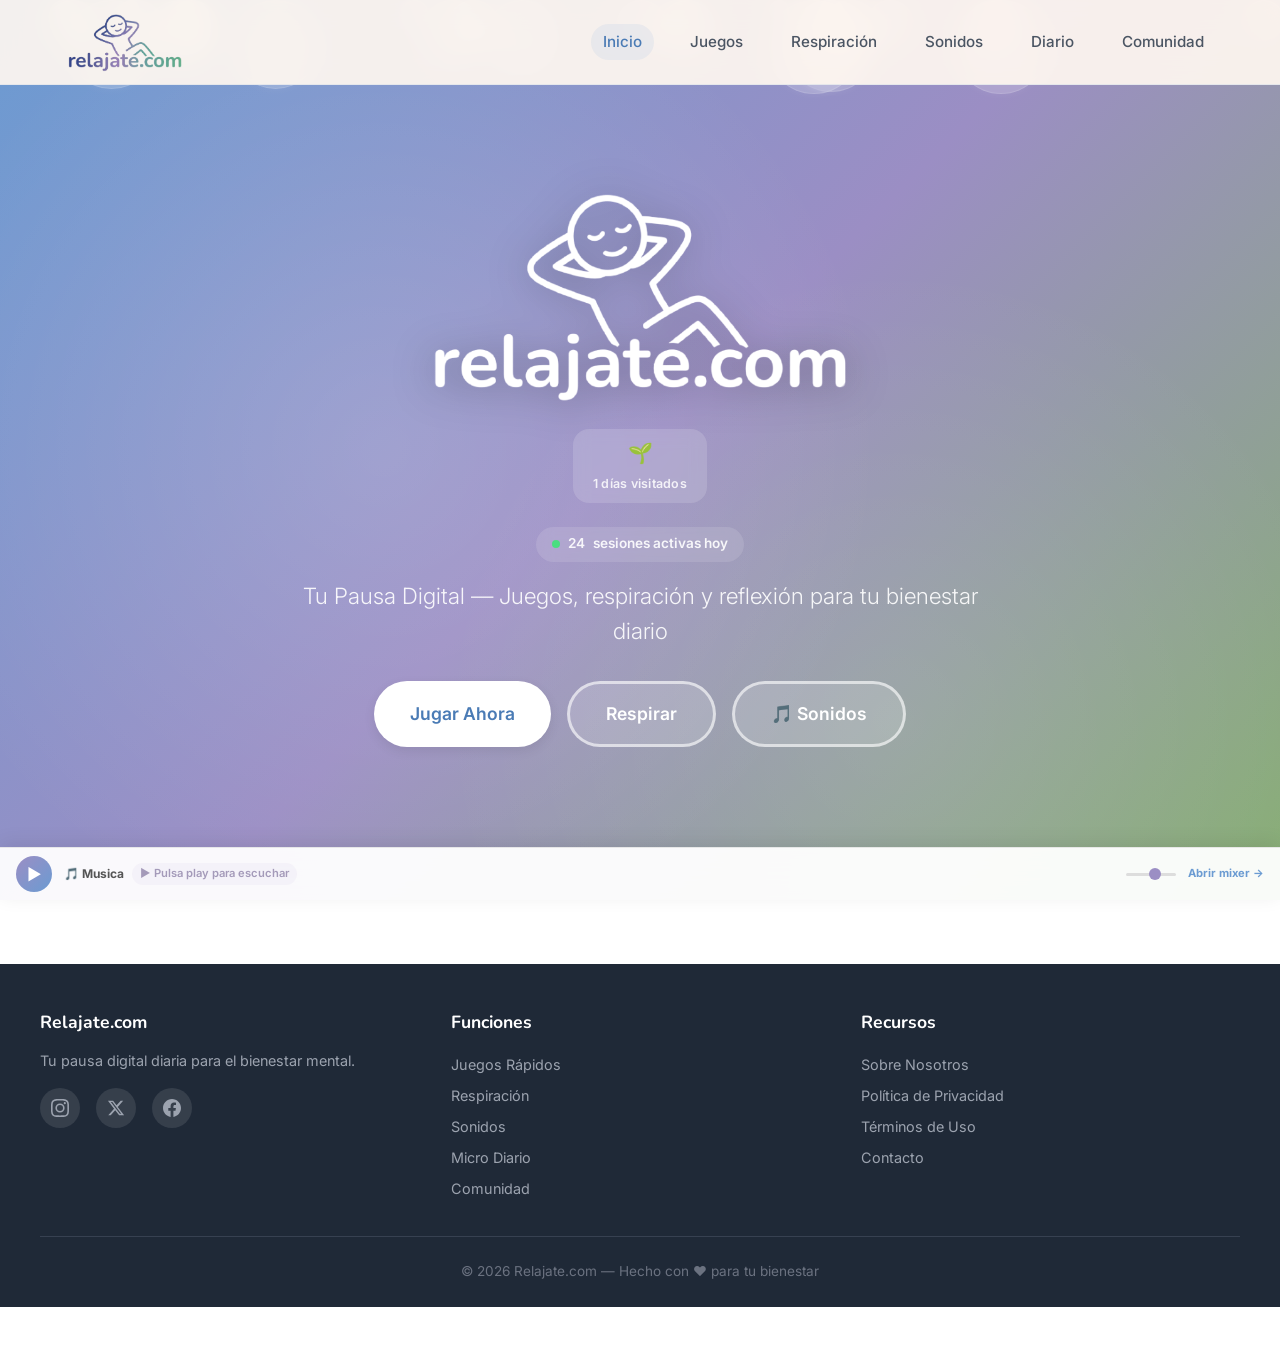
==== commit d3c19fc4: "Replace streak with non-punitive garden mechanic Each daily visit adds one element (🌱🌸🌺⭐🌙🌿🦋🌻...) to " ====
--- a/index.html
+++ b/index.html
@@ -37,9 +37,9 @@
     <div class="floating-shapes" id="floatingShapes"></div>
     <div class="hero-content" style="display:flex;flex-direction:column;align-items:center;">
       <h1 style="display:inline-block;padding:0;margin:0;"><img src="images/logo.png" alt="Relajate.com" style="height:220px;width:auto;display:block;filter:brightness(0) invert(1) drop-shadow(0 4px 20px rgba(0,0,0,0.3));"></h1>
-      <div class="streak-badge" id="streakBadge" style="margin:1.5rem 0;">
-        <span class="fire">&#128293;</span>
-        <span id="streakCount">0</span> d&iacute;as de racha
+      <div class="garden-badge" id="gardenBadge" style="margin:1.5rem 0;">
+        <div class="garden-elements" id="gardenElements"></div>
+        <div class="garden-label"><span id="gardenCount">0</span> d&iacute;as visitados</div>
       </div>
       <div class="social-proof" style="display:inline-flex;align-items:center;gap:0.5rem;background:rgba(255,255,255,0.12);backdrop-filter:blur(8px);padding:0.4rem 1rem;border-radius:9999px;margin-bottom:1rem;font-size:0.85rem;color:rgba(255,255,255,0.9);font-weight:600;">
         <span style="width:8px;height:8px;background:#4ade80;border-radius:50%;display:inline-block;animation:pulse 2s ease infinite;"></span>
@@ -128,32 +128,43 @@
       document.getElementById('liveUsers').textContent = total.toLocaleString();
     })();
 
-    // --- Streak logic ---
-    function updateStreak() {
+    // --- Garden logic (non-punitive: grows on each visit, never resets) ---
+    function updateGarden() {
+      const GARDEN_ELEMS = ['🌱','🌸','🌺','⭐','🌙','🌿','🦋','🌻','🪨','🍃','☁️','🌊','🌾','🍀','🌹','🌷'];
       const today = new Date().toISOString().split('T')[0];
-      let streak = JSON.parse(localStorage.getItem('relajate_streak') || '{"count":0,"lastDate":""}');
-      const lastDate = streak.lastDate;
 
-      if (lastDate === today) {
-        // Already visited today
-      } else {
-        const yesterday = new Date();
-        yesterday.setDate(yesterday.getDate() - 1);
-        const yesterdayStr = yesterday.toISOString().split('T')[0];
-
-        if (lastDate === yesterdayStr) {
-          streak.count++;
-        } else {
-          streak.count = 1;
-        }
-        streak.lastDate = today;
-        localStorage.setItem('relajate_streak', JSON.stringify(streak));
+      let garden = JSON.parse(localStorage.getItem('relajate_garden') || 'null');
+      if (!garden) {
+        // Migrate from old streak if it exists
+        const old = JSON.parse(localStorage.getItem('relajate_streak') || 'null');
+        garden = (old && old.count > 0)
+          ? { total: old.count, lastDate: old.lastDate || '' }
+          : { total: 0, lastDate: '' };
       }
 
-      document.getElementById('streakCount').textContent = streak.count;
-      return streak.count;
+      let newToday = false;
+      if (garden.lastDate !== today) {
+        garden.total++;
+        garden.lastDate = today;
+        newToday = true;
+        localStorage.setItem('relajate_garden', JSON.stringify(garden));
+      }
+
+      // Show last 8 elements
+      const total = garden.total;
+      const show = Math.min(total, 8);
+      const start = total - show;
+      const el = document.getElementById('gardenElements');
+      el.textContent = '';
+      for (let i = start; i < total; i++) {
+        const span = document.createElement('span');
+        span.textContent = GARDEN_ELEMS[i % GARDEN_ELEMS.length];
+        if (newToday && i === total - 1) span.className = 'garden-new';
+        el.appendChild(span);
+      }
+      document.getElementById('gardenCount').textContent = total;
     }
-    updateStreak();
+    updateGarden();
 
     // --- Register SW ---
     if ('serviceWorker' in navigator) {
--- a/styles.css
+++ b/styles.css
@@ -306,7 +306,7 @@
   animation: fadeInUp 0.8s ease 0s both;
 }
 
-.hero .streak-badge {
+.hero .garden-badge {
   animation: fadeInUp 0.7s ease 0.15s both;
 }
 
@@ -511,21 +511,41 @@
   font-size: 1.1rem;
 }
 
-/* ---- Streak Counter ---- */
-.streak-badge {
+/* ---- Garden Badge ---- */
+.garden-badge {
   display: inline-flex;
-  align-items: center;
-  gap: 0.5rem;
-  background: rgba(255,255,255,0.2);
-  padding: 0.5rem 1rem;
-  border-radius: var(--radius-full);
+  flex-direction: column;
+  align-items: center;
+  gap: 0.3rem;
+  background: rgba(255,255,255,0.15);
+  padding: 0.55rem 1.25rem;
+  border-radius: 1rem;
   color: white;
+  backdrop-filter: blur(8px);
+}
+.garden-elements {
+  display: flex;
+  gap: 2px;
+  font-size: 1.25rem;
+  min-height: 1.6rem;
+  flex-wrap: wrap;
+  justify-content: center;
+  max-width: 260px;
+}
+.garden-elements span { display: inline-block; }
+.garden-elements .garden-new {
+  animation: gardenPop 0.5s cubic-bezier(0.34, 1.56, 0.64, 1) both;
+}
+@keyframes gardenPop {
+  from { transform: scale(0) rotate(-30deg); opacity: 0; }
+  to   { transform: scale(1) rotate(0deg);   opacity: 1; }
+}
+.garden-label {
+  font-size: 0.78rem;
   font-weight: 600;
-  font-size: 0.95rem;
-  backdrop-filter: blur(8px);
-}
-
-.streak-badge .fire { font-size: 1.2rem; }
+  color: rgba(255,255,255,0.85);
+  letter-spacing: 0.02em;
+}
 
 /* ---- Page Header (inner pages) ---- */
 .page-header {
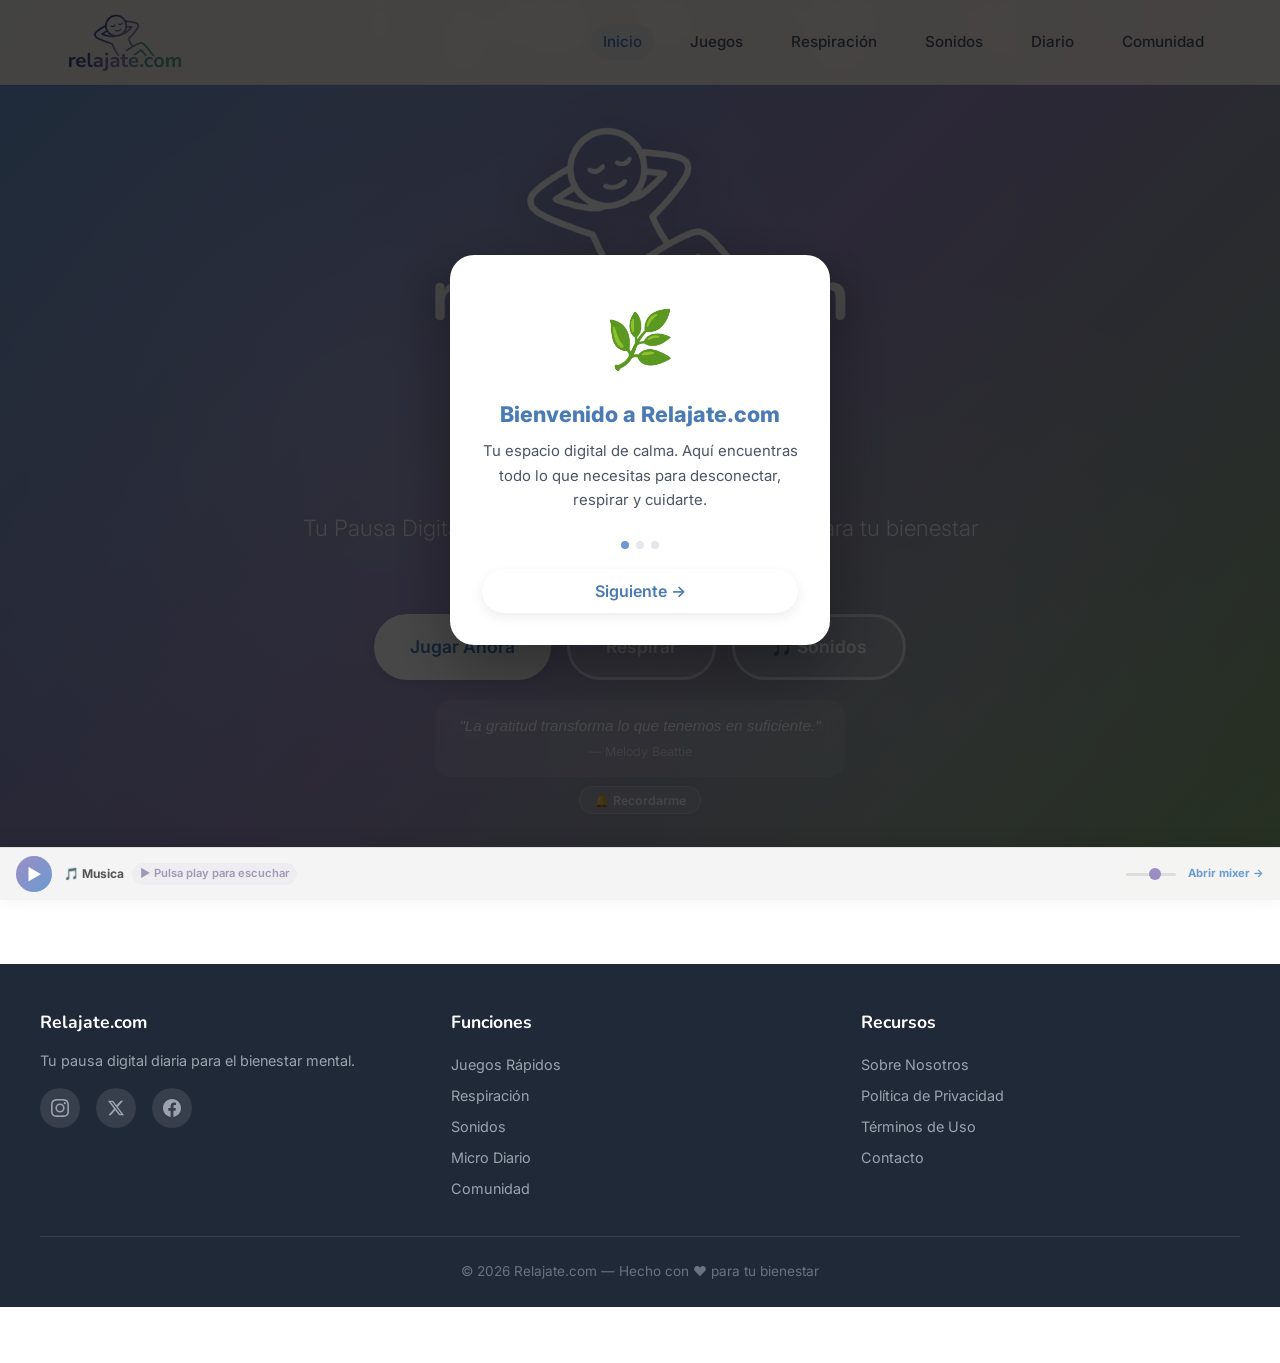
==== commit 51db5ec9: "Add 12 retention & UX improvements GARDEN - Milestones at 7 / 30 / 100 visits: special emoji + label" ====
--- a/index.html
+++ b/index.html
@@ -51,8 +51,37 @@
         <a href="breathing.html" class="btn btn-secondary btn-lg">Respirar</a>
         <a href="sonidos.html" class="btn btn-secondary btn-lg">&#127925; Sonidos</a>
       </div>
+      <div class="daily-quote" id="dailyQuote">
+        <div class="quote-text" id="quoteText"></div>
+        <div class="quote-author" id="quoteAuthor"></div>
+      </div>
+      <button class="notify-btn" id="notifyBtn">&#128276; Recordarme</button>
     </div>
   </section>
+
+  <!-- Onboarding overlay (first-time visitors) -->
+  <div class="onboarding-overlay" id="onboardingOverlay" style="display:none;">
+    <div class="onboarding-card">
+      <span class="onboarding-emoji" id="obEmoji"></span>
+      <div class="onboarding-title" id="obTitle"></div>
+      <div class="onboarding-body" id="obBody"></div>
+      <div class="onboarding-dots" id="obDots"></div>
+      <button class="btn btn-primary" id="obNextBtn" style="width:100%;"></button>
+    </div>
+  </div>
+
+  <!-- Add-to-home-screen / notify banner -->
+  <div class="a2hs-banner" id="a2hsBanner" style="display:none;">
+    <span class="a2hs-icon">&#127968;</span>
+    <div class="a2hs-text">
+      <strong>A&ntilde;ade Relajate a tu inicio</strong>
+      <small>Accede con un toque y recibe recordatorios</small>
+    </div>
+    <div style="display:flex;gap:0.5rem;flex-shrink:0;">
+      <button class="btn btn-solid btn-sm" id="a2hsInstallBtn">Instalar</button>
+      <button class="btn btn-outline btn-sm" id="a2hsDismissBtn">&times;</button>
+    </div>
+  </div>
 
   <!-- Footer -->
   <footer class="footer">
@@ -128,14 +157,23 @@
       document.getElementById('liveUsers').textContent = total.toLocaleString();
     })();
 
+    // --- Haptic helper ---
+    function haptic(p) { try { if (navigator.vibrate) navigator.vibrate(p || 50); } catch(e) {} }
+
     // --- Garden logic (non-punitive: grows on each visit, never resets) ---
+    const GARDEN_ELEMS = ['🌱','🌸','🌺','⭐','🌙','🌿','🦋','🌻','🪨','🍃','☁️','🌊','🌾','🍀','🌹','🌷'];
+    const MILESTONES = [
+      { at: 7,   emoji: '🌳', label: 'Jardín establecido' },
+      { at: 30,  emoji: '🌺', label: 'Jardín en plena flor' },
+      { at: 100, emoji: '✨', label: 'Jardín legendario' },
+    ];
+    let gardenTotal = 0;
+
     function updateGarden() {
-      const GARDEN_ELEMS = ['🌱','🌸','🌺','⭐','🌙','🌿','🦋','🌻','🪨','🍃','☁️','🌊','🌾','🍀','🌹','🌷'];
       const today = new Date().toISOString().split('T')[0];
 
       let garden = JSON.parse(localStorage.getItem('relajate_garden') || 'null');
       if (!garden) {
-        // Migrate from old streak if it exists
         const old = JSON.parse(localStorage.getItem('relajate_streak') || 'null');
         garden = (old && old.count > 0)
           ? { total: old.count, lastDate: old.lastDate || '' }
@@ -148,23 +186,170 @@
         garden.lastDate = today;
         newToday = true;
         localStorage.setItem('relajate_garden', JSON.stringify(garden));
-      }
-
-      // Show last 8 elements
-      const total = garden.total;
+        if (newToday) haptic(50);
+      }
+
+      gardenTotal = garden.total;
+      const total = gardenTotal;
+
+      // Check milestone — override the last element on milestone days
+      const milestone = MILESTONES.slice().reverse().find(m => total === m.at);
+
+      // Show last 8 elements (milestone replaces last one)
       const show = Math.min(total, 8);
       const start = total - show;
       const el = document.getElementById('gardenElements');
       el.textContent = '';
       for (let i = start; i < total; i++) {
         const span = document.createElement('span');
-        span.textContent = GARDEN_ELEMS[i % GARDEN_ELEMS.length];
+        const isMilestoneDay = (milestone && i === total - 1);
+        span.textContent = isMilestoneDay ? milestone.emoji : GARDEN_ELEMS[i % GARDEN_ELEMS.length];
         if (newToday && i === total - 1) span.className = 'garden-new';
         el.appendChild(span);
       }
       document.getElementById('gardenCount').textContent = total;
+
+      // Milestone badge
+      const badgeEl = document.getElementById('gardenBadge');
+      let mBadge = badgeEl.querySelector('.garden-milestone');
+      if (milestone) {
+        if (!mBadge) {
+          mBadge = document.createElement('div');
+          mBadge.className = 'garden-milestone';
+          badgeEl.appendChild(mBadge);
+        }
+        mBadge.textContent = milestone.emoji + ' ' + milestone.label;
+      } else {
+        if (mBadge) mBadge.remove();
+      }
     }
     updateGarden();
+
+    // --- Daily quote ---
+    const QUOTES = [
+      { text: '"La paz viene de adentro. No la busques afuera."', author: '— Buda' },
+      { text: '"Respira hondo. Estás exactamente donde debes estar."', author: '— Relajate.com' },
+      { text: '"Cada momento es un nuevo comienzo."', author: '— T.S. Eliot' },
+      { text: '"La calma es tu estado natural. Vuelve a ella siempre."', author: '— Relajate.com' },
+      { text: '"Cuida tu mente como cuidas tu cuerpo."', author: '— Relajate.com' },
+      { text: '"No tienes que controlar tus pensamientos. Solo deja de dejar que te controlen."', author: '— Dan Millman' },
+      { text: '"La felicidad es un camino, no un destino."', author: '— Wayne Dyer' },
+      { text: '"En la quietud está la respuesta."', author: '— Relajate.com' },
+      { text: '"Haz espacio para la calma en tu día."', author: '— Relajate.com' },
+      { text: '"Tu mente es un jardín. Elige bien lo que plantas."', author: '— Proverbio' },
+      { text: '"Casi todo se puede ver mejor con una buena noche de sueño."', author: '— Relajate.com' },
+      { text: '"La naturaleza no se apresura, sin embargo todo se logra."', author: '— Lao Tzu' },
+      { text: '"Pequeños pasos cada día llevan lejos."', author: '— Relajate.com' },
+      { text: '"El bienestar es la mayor riqueza."', author: '— Virgilio' },
+      { text: '"Date permiso de descansar. El descanso es productivo."', author: '— Relajate.com' },
+      { text: '"Sonríe al espejo cada mañana. Es el mejor comienzo."', author: '— Relajate.com' },
+      { text: '"La serenidad no es la ausencia de tormenta, sino la paz dentro de ella."', author: '— Proverbio' },
+      { text: '"Un momento de paciencia evita cien momentos de arrepentimiento."', author: '— Proverbio persa' },
+      { text: '"Donde va tu atención, va tu energía."', author: '— Relajate.com' },
+      { text: '"Vive plenamente el presente. Es todo lo que tienes."', author: '— Relajate.com' },
+      { text: '"La gratitud transforma lo que tenemos en suficiente."', author: '— Melody Beattie' },
+      { text: '"No busques la perfección. Busca el progreso."', author: '— Relajate.com' },
+      { text: '"El silencio es el lenguaje de la paz."', author: '— Rumi' },
+      { text: '"Cada día es una segunda oportunidad."', author: '— Relajate.com' },
+      { text: '"Eres más fuerte de lo que crees."', author: '— Relajate.com' },
+      { text: '"La simplicidad es la sofisticación máxima."', author: '— Leonardo da Vinci' },
+      { text: '"Hoy es un buen día para tener un buen día."', author: '— Relajate.com' },
+      { text: '"La alegría está en el camino, no solo en la llegada."', author: '— Relajate.com' },
+      { text: '"Confía en el proceso. Todo llega en su momento."', author: '— Relajate.com' },
+      { text: '"El mejor regalo que puedes darte es tiempo para ti mismo."', author: '— Relajate.com' },
+    ];
+    (function showDailyQuote() {
+      const start = new Date(2024, 0, 1);
+      const idx = Math.floor((new Date() - start) / 86400000) % QUOTES.length;
+      const q = QUOTES[idx];
+      document.getElementById('quoteText').textContent = q.text;
+      document.getElementById('quoteAuthor').textContent = q.author;
+    })();
+
+    // --- Onboarding (first-time visitors) ---
+    const OB_SLIDES = [
+      { emoji: '🌿', title: 'Bienvenido a Relajate.com', body: 'Tu espacio digital de calma. Aquí encuentras todo lo que necesitas para desconectar, respirar y cuidarte.' },
+      { emoji: '🌱', title: 'Tu jardín personal', body: 'Cada día que visitas, tu jardín crece con un nuevo elemento. Si fallas un día, tu jardín te espera — nunca se pierde nada.' },
+      { emoji: '🎮', title: '¿Qué puedes hacer?', body: '🎯 Juegos diarios que cambian cada día\n🧘 Ejercicios de respiración guiados\n📖 Micro diario personal\n🎵 Sonidos relajantes' },
+    ];
+    let obSlide = 0;
+    function showOnboarding() {
+      if (localStorage.getItem('relajate_onboarded')) return;
+      document.getElementById('onboardingOverlay').style.display = 'flex';
+      renderObSlide();
+    }
+    function renderObSlide() {
+      const s = OB_SLIDES[obSlide];
+      document.getElementById('obEmoji').textContent = s.emoji;
+      document.getElementById('obTitle').textContent = s.title;
+      document.getElementById('obBody').style.whiteSpace = 'pre-line';
+      document.getElementById('obBody').textContent = s.body;
+      const dots = document.getElementById('obDots');
+      dots.innerHTML = OB_SLIDES.map((_, i) =>
+        `<div class="onboarding-dot${i === obSlide ? ' active' : ''}"></div>`).join('');
+      const btn = document.getElementById('obNextBtn');
+      btn.textContent = obSlide < OB_SLIDES.length - 1 ? 'Siguiente →' : '¡Comenzar!';
+    }
+    document.getElementById('obNextBtn').addEventListener('click', () => {
+      if (obSlide < OB_SLIDES.length - 1) {
+        obSlide++;
+        renderObSlide();
+      } else {
+        localStorage.setItem('relajate_onboarded', '1');
+        document.getElementById('onboardingOverlay').style.display = 'none';
+      }
+    });
+    showOnboarding();
+
+    // --- A2HS + Notify ---
+    let deferredPrompt = null;
+    window.addEventListener('beforeinstallprompt', (e) => {
+      e.preventDefault();
+      deferredPrompt = e;
+      // Show banner after 3rd visit
+      if (gardenTotal >= 3 && !localStorage.getItem('relajate_a2hs_dismissed')) {
+        document.getElementById('a2hsBanner').style.display = 'flex';
+      }
+    });
+    document.getElementById('a2hsInstallBtn').addEventListener('click', () => {
+      if (deferredPrompt) {
+        deferredPrompt.prompt();
+        deferredPrompt.userChoice.then(() => {
+          deferredPrompt = null;
+          document.getElementById('a2hsBanner').style.display = 'none';
+          localStorage.setItem('relajate_a2hs_dismissed', '1');
+        });
+      }
+    });
+    document.getElementById('a2hsDismissBtn').addEventListener('click', () => {
+      document.getElementById('a2hsBanner').style.display = 'none';
+      localStorage.setItem('relajate_a2hs_dismissed', '1');
+    });
+
+    // --- Notify / remind me ---
+    document.getElementById('notifyBtn').addEventListener('click', async () => {
+      if (!('Notification' in window)) {
+        alert('Tu navegador no soporta notificaciones.');
+        return;
+      }
+      const perm = await Notification.requestPermission();
+      if (perm === 'granted') {
+        localStorage.setItem('relajate_notify', '1');
+        document.getElementById('notifyBtn').textContent = '✓ Notificaciones activadas';
+        document.getElementById('notifyBtn').style.opacity = '0.6';
+        new Notification('🌱 Relajate.com', {
+          body: '¡Listo! Te recordaremos cuando pase el día sin visitar tu jardín.',
+          icon: 'images/logo.png'
+        });
+      } else {
+        alert('Activa los permisos de notificación en tu navegador para esta función.');
+      }
+    });
+    // Update button if already granted
+    if (Notification && Notification.permission === 'granted' && localStorage.getItem('relajate_notify')) {
+      document.getElementById('notifyBtn').textContent = '✓ Notificaciones activadas';
+      document.getElementById('notifyBtn').style.opacity = '0.6';
+    }
 
     // --- Register SW ---
     if ('serviceWorker' in navigator) {
--- a/styles.css
+++ b/styles.css
@@ -1115,3 +1115,163 @@
   white-space: pre-wrap;
   margin-top: 1rem;
 }
+
+/* ---- Daily Quote (hero) ---- */
+.daily-quote {
+  max-width: 560px; margin: 1.25rem auto 0;
+  background: rgba(255,255,255,0.12);
+  backdrop-filter: blur(8px);
+  border-radius: var(--radius-lg);
+  padding: 0.9rem 1.5rem;
+  text-align: center;
+  animation: fadeInUp 0.7s ease 0.6s both;
+}
+.daily-quote .quote-text {
+  font-size: 0.95rem; font-style: italic; line-height: 1.5;
+  color: rgba(255,255,255,0.95);
+}
+.daily-quote .quote-author {
+  font-size: 0.78rem; color: rgba(255,255,255,0.65); margin-top: 0.3rem;
+}
+
+/* ---- Garden Milestone badge ---- */
+.garden-milestone {
+  font-size: 0.72rem; font-weight: 700;
+  color: rgba(255,255,255,0.95);
+  background: rgba(255,255,255,0.22);
+  padding: 0.15rem 0.65rem; border-radius: 9999px;
+  margin-top: 0.2rem; letter-spacing: 0.03em;
+}
+
+/* ---- Onboarding overlay ---- */
+.onboarding-overlay {
+  position: fixed; inset: 0;
+  background: rgba(0,0,0,0.72);
+  display: flex; align-items: center; justify-content: center;
+  z-index: 9999; padding: 1rem;
+}
+.onboarding-card {
+  background: white; border-radius: 1.5rem;
+  padding: 2.5rem 2rem 2rem;
+  max-width: 380px; width: 100%; text-align: center;
+  animation: fadeInUp 0.35s ease;
+  box-shadow: 0 24px 64px rgba(0,0,0,0.35);
+}
+.onboarding-emoji { font-size: 3.5rem; display: block; margin-bottom: 0.75rem; }
+.onboarding-title { font-size: 1.35rem; font-weight: 800; color: var(--blue-dark); margin-bottom: 0.5rem; }
+.onboarding-body {
+  font-size: 0.93rem; color: var(--text-secondary);
+  line-height: 1.65; margin-bottom: 1.75rem;
+}
+.onboarding-dots { display: flex; justify-content: center; gap: 7px; margin-bottom: 1.25rem; }
+.onboarding-dot {
+  width: 8px; height: 8px; border-radius: 50%;
+  background: var(--gray-200); transition: background 0.3s;
+}
+.onboarding-dot.active { background: var(--blue); }
+
+/* ---- A2HS + Notify banner ---- */
+.a2hs-banner {
+  position: fixed; bottom: 1rem; left: 1rem; right: 1rem;
+  z-index: 900; max-width: 500px; margin: 0 auto;
+  background: var(--bg-card); border: 1px solid var(--border-color);
+  border-radius: var(--radius-lg); padding: 1rem 1.25rem;
+  display: flex; align-items: center; gap: 0.75rem;
+  box-shadow: 0 8px 32px rgba(0,0,0,0.15);
+  animation: slideUp 0.4s ease;
+}
+.a2hs-banner .a2hs-icon { font-size: 1.75rem; flex-shrink: 0; }
+.a2hs-banner .a2hs-text { flex: 1; min-width: 0; }
+.a2hs-banner .a2hs-text strong { display: block; font-size: 0.9rem; color: var(--text-primary); }
+.a2hs-banner .a2hs-text small { font-size: 0.78rem; color: var(--text-muted); }
+@keyframes slideUp {
+  from { transform: translateY(110%); opacity: 0; }
+  to   { transform: translateY(0);    opacity: 1; }
+}
+
+/* ---- Wordle stats card ---- */
+.wordle-stats-card {
+  background: var(--bg-card); border: 1px solid var(--border-color);
+  border-radius: var(--radius-lg); padding: 1.25rem;
+  margin: 1rem 0; animation: fadeInUp 0.3s ease;
+}
+.wordle-stats-grid {
+  display: grid; grid-template-columns: repeat(4, 1fr);
+  gap: 0.5rem; margin-bottom: 1rem;
+}
+.wordle-stat-box {
+  text-align: center; background: var(--gray-50);
+  border-radius: var(--radius-sm); padding: 0.6rem 0.25rem;
+}
+.wordle-stat-box .ws-num {
+  font-size: 1.5rem; font-weight: 800; color: var(--blue-dark); line-height: 1;
+}
+.wordle-stat-box .ws-label {
+  font-size: 0.6rem; color: var(--text-muted);
+  text-transform: uppercase; letter-spacing: 0.04em; margin-top: 0.2rem;
+}
+.wordle-dist-title {
+  font-size: 0.72rem; font-weight: 700; color: var(--text-secondary);
+  text-transform: uppercase; letter-spacing: 0.05em; margin-bottom: 0.5rem;
+}
+.wordle-dist-row {
+  display: flex; align-items: center; gap: 0.5rem; margin-bottom: 5px;
+}
+.wordle-dist-row .wdr-num {
+  font-size: 0.8rem; font-weight: 600; width: 14px; text-align: right; flex-shrink: 0;
+}
+.wordle-dist-row .wdr-bar-wrap {
+  flex: 1; background: var(--gray-100); border-radius: 4px; overflow: hidden; height: 20px;
+}
+.wordle-dist-row .wdr-bar {
+  height: 20px; background: #6aaa64; border-radius: 4px;
+  min-width: 6px; transition: width 0.5s ease;
+  display: flex; align-items: center; justify-content: flex-end;
+  padding-right: 4px; font-size: 0.7rem; color: white; font-weight: 700;
+}
+.wordle-dist-row .wdr-bar.current { background: var(--blue); }
+
+/* ---- Schulte trend sparkline ---- */
+.schulte-trend {
+  margin: 1rem auto 0; max-width: 300px; text-align: center;
+}
+.schulte-trend-title {
+  font-size: 0.72rem; font-weight: 700; color: var(--text-muted);
+  text-transform: uppercase; letter-spacing: 0.05em; margin-bottom: 0.6rem;
+}
+.schulte-trend-bars {
+  display: flex; align-items: flex-end; gap: 5px;
+  height: 54px; justify-content: center;
+}
+.schulte-trend-col {
+  display: flex; flex-direction: column; align-items: center;
+  gap: 2px; flex: 1; max-width: 34px;
+}
+.schulte-trend-bar {
+  width: 100%; background: var(--blue-light);
+  border-radius: 3px 3px 0 0; min-height: 4px;
+  transition: height 0.4s ease;
+}
+.schulte-trend-bar.pb { background: #6aaa64; }
+.schulte-trend-time {
+  font-size: 0.58rem; color: var(--text-muted); white-space: nowrap;
+}
+
+/* ---- Mood calendar dots ---- */
+.calendar-day.has-entry::after {
+  content: '';
+  display: block; width: 6px; height: 6px; border-radius: 50%;
+  background: var(--mood-dot, var(--sage));
+  margin: 2px auto 0;
+}
+
+/* ---- Notify / remind button (hero) ---- */
+.notify-btn {
+  display: inline-flex; align-items: center; gap: 0.4rem;
+  background: rgba(255,255,255,0.13); color: rgba(255,255,255,0.85);
+  border: 1px solid rgba(255,255,255,0.25); border-radius: 9999px;
+  padding: 0.35rem 0.9rem; font-size: 0.78rem; font-weight: 600;
+  cursor: pointer; transition: all 0.2s; margin-top: 0.6rem;
+  backdrop-filter: blur(6px);
+}
+.notify-btn:hover { background: rgba(255,255,255,0.22); }
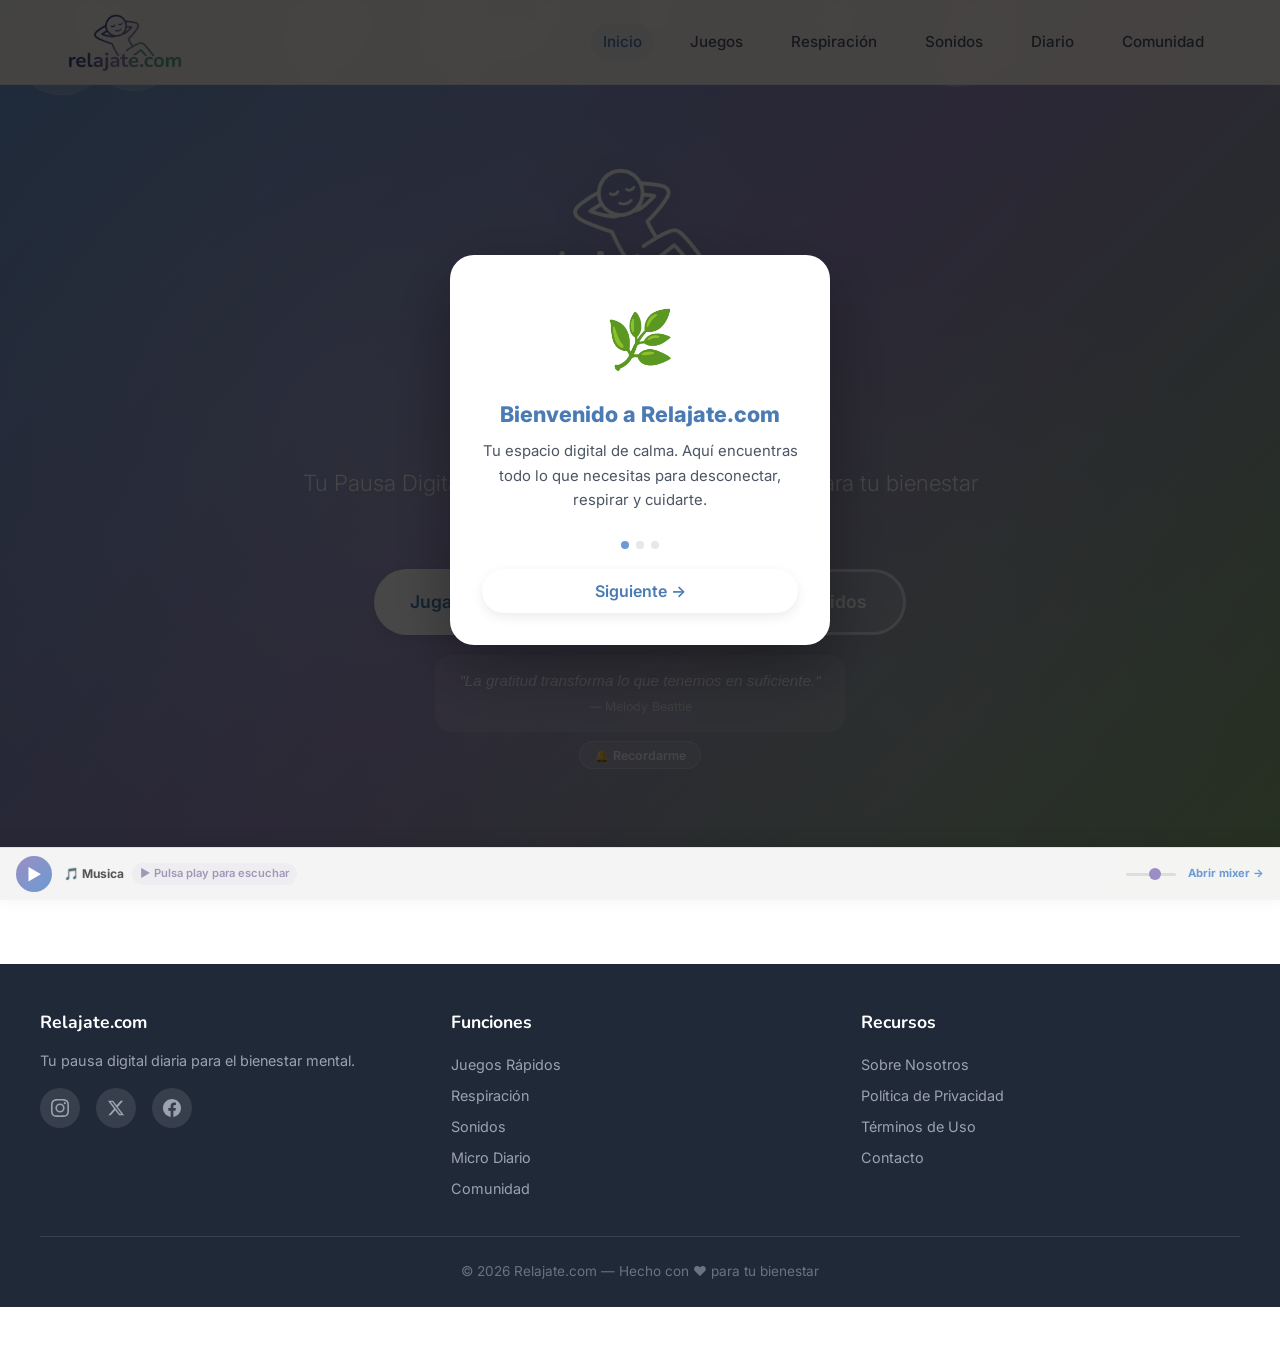
==== commit 88bf6306: "Shrink hero logo: 220px → 130px desktop, 88px tablet, 68px mobile Replaces hardcoded height:220px in" ====
--- a/index.html
+++ b/index.html
@@ -14,6 +14,23 @@
   <meta property="og:url" content="https://relajate.com">
   <link rel="manifest" href="manifest.json">
   <link rel="stylesheet" href="styles.css?v=8">
+  <style>
+    /* Hero centre logo — responsive sizing */
+    .hero-brand-logo {
+      height: 130px;
+      width: auto;
+      display: block;
+      filter: brightness(0) invert(1) drop-shadow(0 2px 10px rgba(0,0,0,0.18));
+      image-rendering: auto;
+      transition: transform 0.3s ease;
+    }
+    @media (max-width: 768px) {
+      .hero-brand-logo { height: 88px; }
+    }
+    @media (max-width: 480px) {
+      .hero-brand-logo { height: 68px; }
+    }
+  </style>
 </head>
 <body>
   <!-- Navigation -->
@@ -36,7 +53,7 @@
   <section class="hero" id="inicio">
     <div class="floating-shapes" id="floatingShapes"></div>
     <div class="hero-content" style="display:flex;flex-direction:column;align-items:center;">
-      <h1 style="display:inline-block;padding:0;margin:0;"><img src="images/logo.png" alt="Relajate.com" style="height:220px;width:auto;display:block;filter:brightness(0) invert(1) drop-shadow(0 4px 20px rgba(0,0,0,0.3));"></h1>
+      <h1 style="display:inline-block;padding:0;margin:0;"><img src="images/logo.png" alt="Relajate.com" class="hero-brand-logo"></h1>
       <div class="garden-badge" id="gardenBadge" style="margin:1.5rem 0;">
         <div class="garden-elements" id="gardenElements"></div>
         <div class="garden-label"><span id="gardenCount">0</span> d&iacute;as visitados</div>
